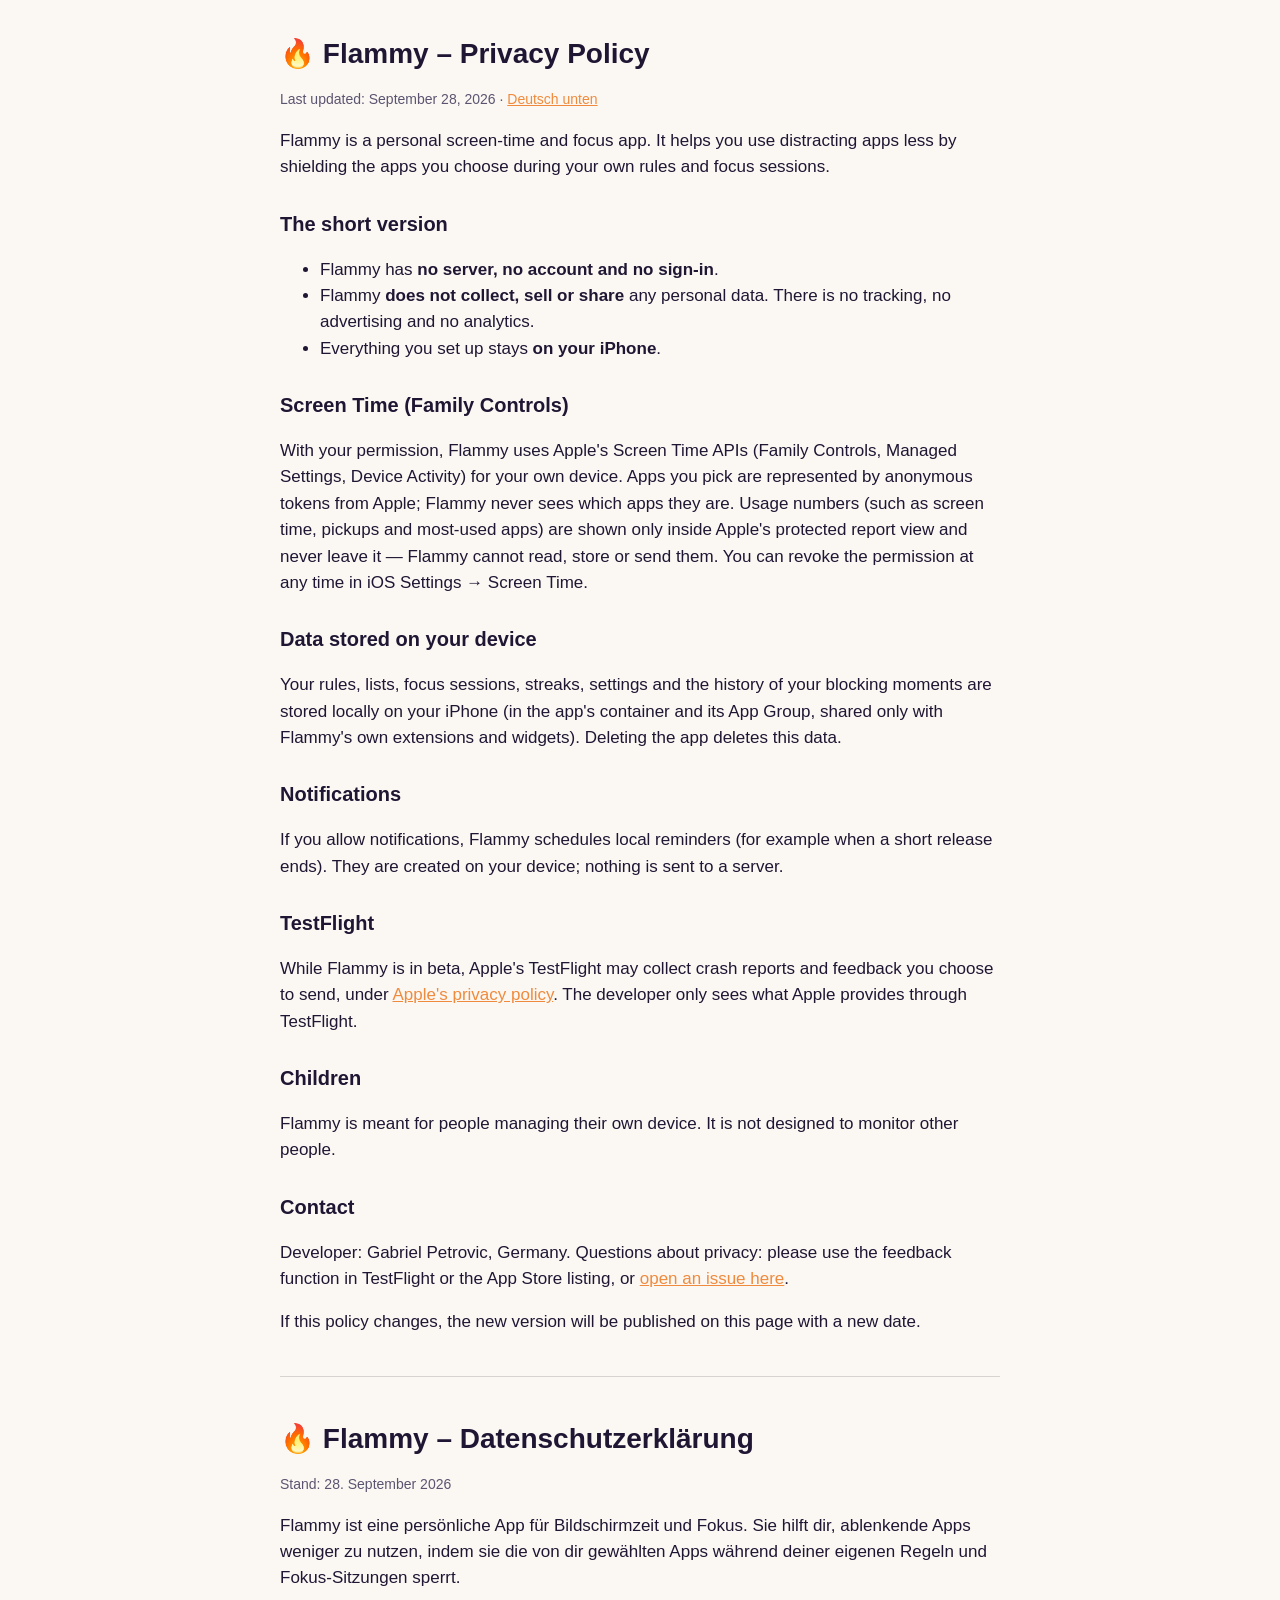
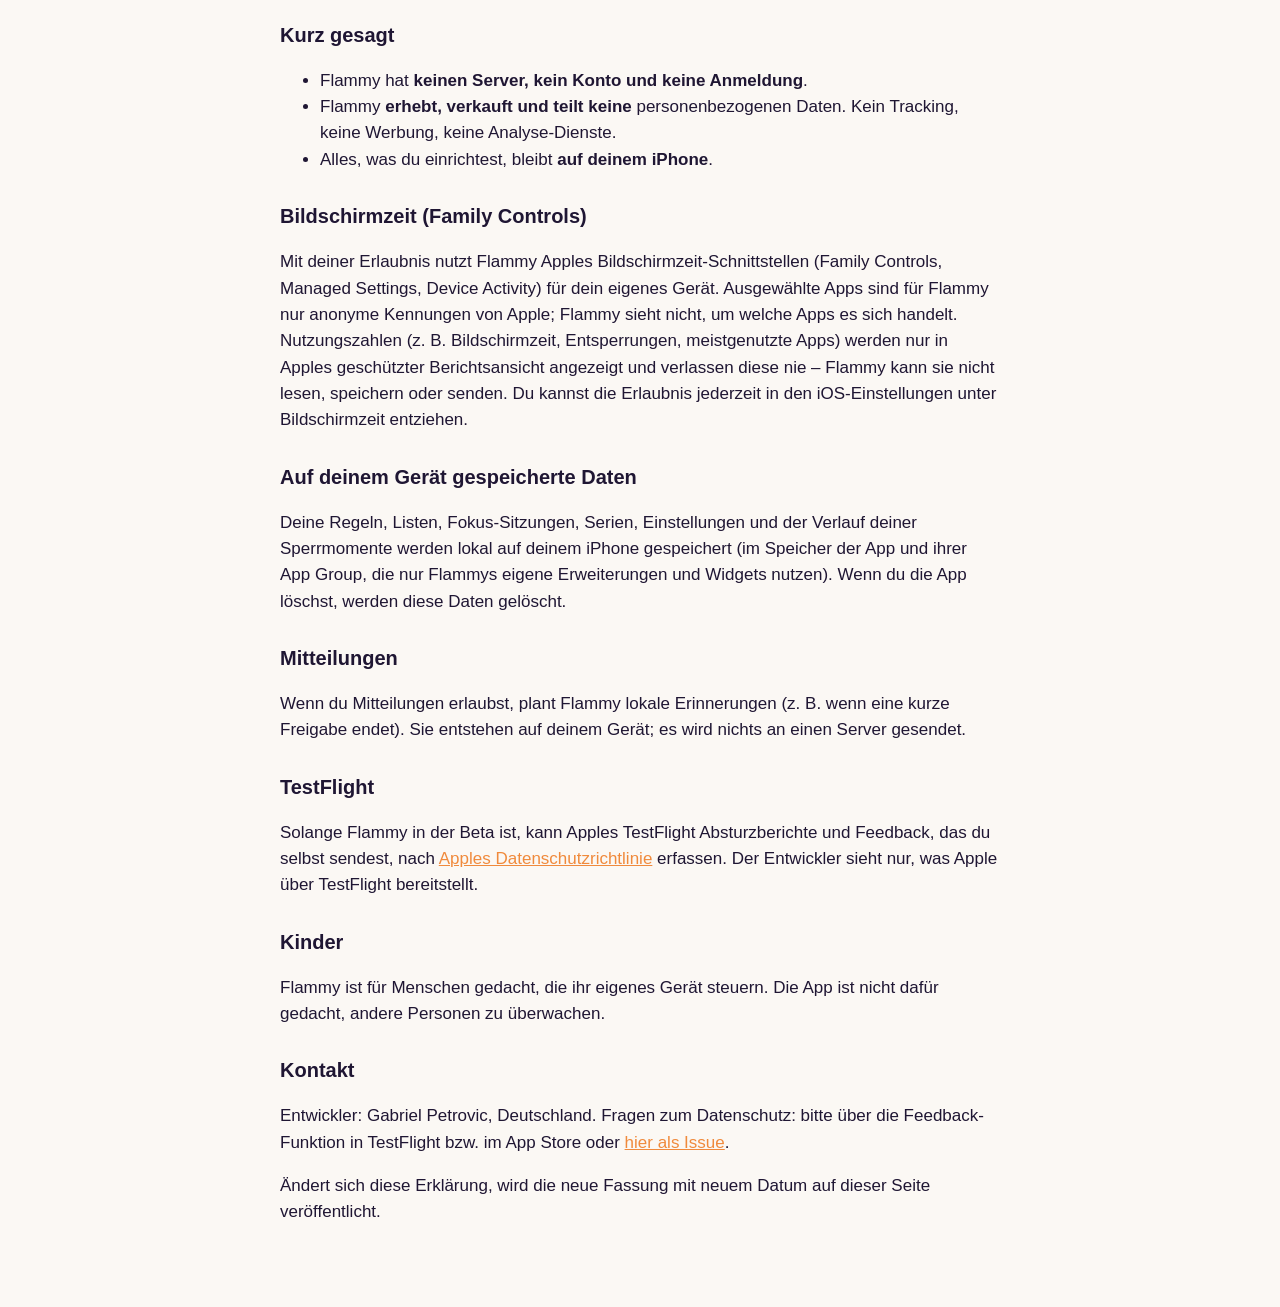
==== index.html @ 5134806c "Flammy privacy policy (EN/DE)" ====
<!doctype html>
<html lang="en">
<head>
<meta charset="utf-8">
<meta name="viewport" content="width=device-width, initial-scale=1">
<title>Flammy – Privacy Policy</title>
<style>
  :root { color-scheme: light dark; --ink: #1f1633; --soft: #5b5470; --bg: #fbf8f4; --accent: #f08a3c; }
  @media (prefers-color-scheme: dark) { :root { --ink: #f3eefb; --soft: #b9b2c9; --bg: #17121f; } }
  body { margin: 0; background: var(--bg); color: var(--ink); font: 17px/1.55 -apple-system, BlinkMacSystemFont, "Segoe UI", sans-serif; }
  main { max-width: 720px; margin: 0 auto; padding: 32px 16px 64px; }
  h1 { font-size: 28px; margin: 0 0 4px; } h2 { font-size: 20px; margin-top: 28px; }
  .meta { color: var(--soft); font-size: 14px; } hr { border: 0; border-top: 1px solid rgba(127,127,127,.3); margin: 40px 0; }
  a { color: var(--accent); }
</style>
</head>
<body>
<main>
<h1>🔥 Flammy – Privacy Policy</h1>
<p class="meta">Last updated: September 28, 2026 · <a href="#de">Deutsch unten</a></p>

<p>Flammy is a personal screen-time and focus app. It helps you use distracting apps less by shielding the apps you choose during your own rules and focus sessions.</p>

<h2>The short version</h2>
<ul>
  <li>Flammy has <strong>no server, no account and no sign-in</strong>.</li>
  <li>Flammy <strong>does not collect, sell or share</strong> any personal data. There is no tracking, no advertising and no analytics.</li>
  <li>Everything you set up stays <strong>on your iPhone</strong>.</li>
</ul>

<h2>Screen Time (Family Controls)</h2>
<p>With your permission, Flammy uses Apple's Screen Time APIs (Family Controls, Managed Settings, Device Activity) for your own device. Apps you pick are represented by anonymous tokens from Apple; Flammy never sees which apps they are. Usage numbers (such as screen time, pickups and most-used apps) are shown only inside Apple's protected report view and never leave it — Flammy cannot read, store or send them. You can revoke the permission at any time in iOS Settings → Screen Time.</p>

<h2>Data stored on your device</h2>
<p>Your rules, lists, focus sessions, streaks, settings and the history of your blocking moments are stored locally on your iPhone (in the app's container and its App Group, shared only with Flammy's own extensions and widgets). Deleting the app deletes this data.</p>

<h2>Notifications</h2>
<p>If you allow notifications, Flammy schedules local reminders (for example when a short release ends). They are created on your device; nothing is sent to a server.</p>

<h2>TestFlight</h2>
<p>While Flammy is in beta, Apple's TestFlight may collect crash reports and feedback you choose to send, under <a href="https://www.apple.com/legal/privacy/">Apple's privacy policy</a>. The developer only sees what Apple provides through TestFlight.</p>

<h2>Children</h2>
<p>Flammy is meant for people managing their own device. It is not designed to monitor other people.</p>

<h2>Contact</h2>
<p>Developer: Gabriel Petrovic, Germany. Questions about privacy: please use the feedback function in TestFlight or the App Store listing, or <a href="https://github.com/gabba6/flammy-privacy/issues">open an issue here</a>.</p>

<p>If this policy changes, the new version will be published on this page with a new date.</p>

<hr>

<h1 id="de">🔥 Flammy – Datenschutzerklärung</h1>
<p class="meta">Stand: 28. September 2026</p>

<p>Flammy ist eine persönliche App für Bildschirmzeit und Fokus. Sie hilft dir, ablenkende Apps weniger zu nutzen, indem sie die von dir gewählten Apps während deiner eigenen Regeln und Fokus-Sitzungen sperrt.</p>

<h2>Kurz gesagt</h2>
<ul>
  <li>Flammy hat <strong>keinen Server, kein Konto und keine Anmeldung</strong>.</li>
  <li>Flammy <strong>erhebt, verkauft und teilt keine</strong> personenbezogenen Daten. Kein Tracking, keine Werbung, keine Analyse-Dienste.</li>
  <li>Alles, was du einrichtest, bleibt <strong>auf deinem iPhone</strong>.</li>
</ul>

<h2>Bildschirmzeit (Family Controls)</h2>
<p>Mit deiner Erlaubnis nutzt Flammy Apples Bildschirmzeit-Schnittstellen (Family Controls, Managed Settings, Device Activity) für dein eigenes Gerät. Ausgewählte Apps sind für Flammy nur anonyme Kennungen von Apple; Flammy sieht nicht, um welche Apps es sich handelt. Nutzungszahlen (z. B. Bildschirmzeit, Entsperrungen, meistgenutzte Apps) werden nur in Apples geschützter Berichtsansicht angezeigt und verlassen diese nie – Flammy kann sie nicht lesen, speichern oder senden. Du kannst die Erlaubnis jederzeit in den iOS-Einstellungen unter Bildschirmzeit entziehen.</p>

<h2>Auf deinem Gerät gespeicherte Daten</h2>
<p>Deine Regeln, Listen, Fokus-Sitzungen, Serien, Einstellungen und der Verlauf deiner Sperrmomente werden lokal auf deinem iPhone gespeichert (im Speicher der App und ihrer App Group, die nur Flammys eigene Erweiterungen und Widgets nutzen). Wenn du die App löschst, werden diese Daten gelöscht.</p>

<h2>Mitteilungen</h2>
<p>Wenn du Mitteilungen erlaubst, plant Flammy lokale Erinnerungen (z. B. wenn eine kurze Freigabe endet). Sie entstehen auf deinem Gerät; es wird nichts an einen Server gesendet.</p>

<h2>TestFlight</h2>
<p>Solange Flammy in der Beta ist, kann Apples TestFlight Absturzberichte und Feedback, das du selbst sendest, nach <a href="https://www.apple.com/de/legal/privacy/">Apples Datenschutzrichtlinie</a> erfassen. Der Entwickler sieht nur, was Apple über TestFlight bereitstellt.</p>

<h2>Kinder</h2>
<p>Flammy ist für Menschen gedacht, die ihr eigenes Gerät steuern. Die App ist nicht dafür gedacht, andere Personen zu überwachen.</p>

<h2>Kontakt</h2>
<p>Entwickler: Gabriel Petrovic, Deutschland. Fragen zum Datenschutz: bitte über die Feedback-Funktion in TestFlight bzw. im App Store oder <a href="https://github.com/gabba6/flammy-privacy/issues">hier als Issue</a>.</p>

<p>Ändert sich diese Erklärung, wird die neue Fassung mit neuem Datum auf dieser Seite veröffentlicht.</p>
</main>
</body>
</html>
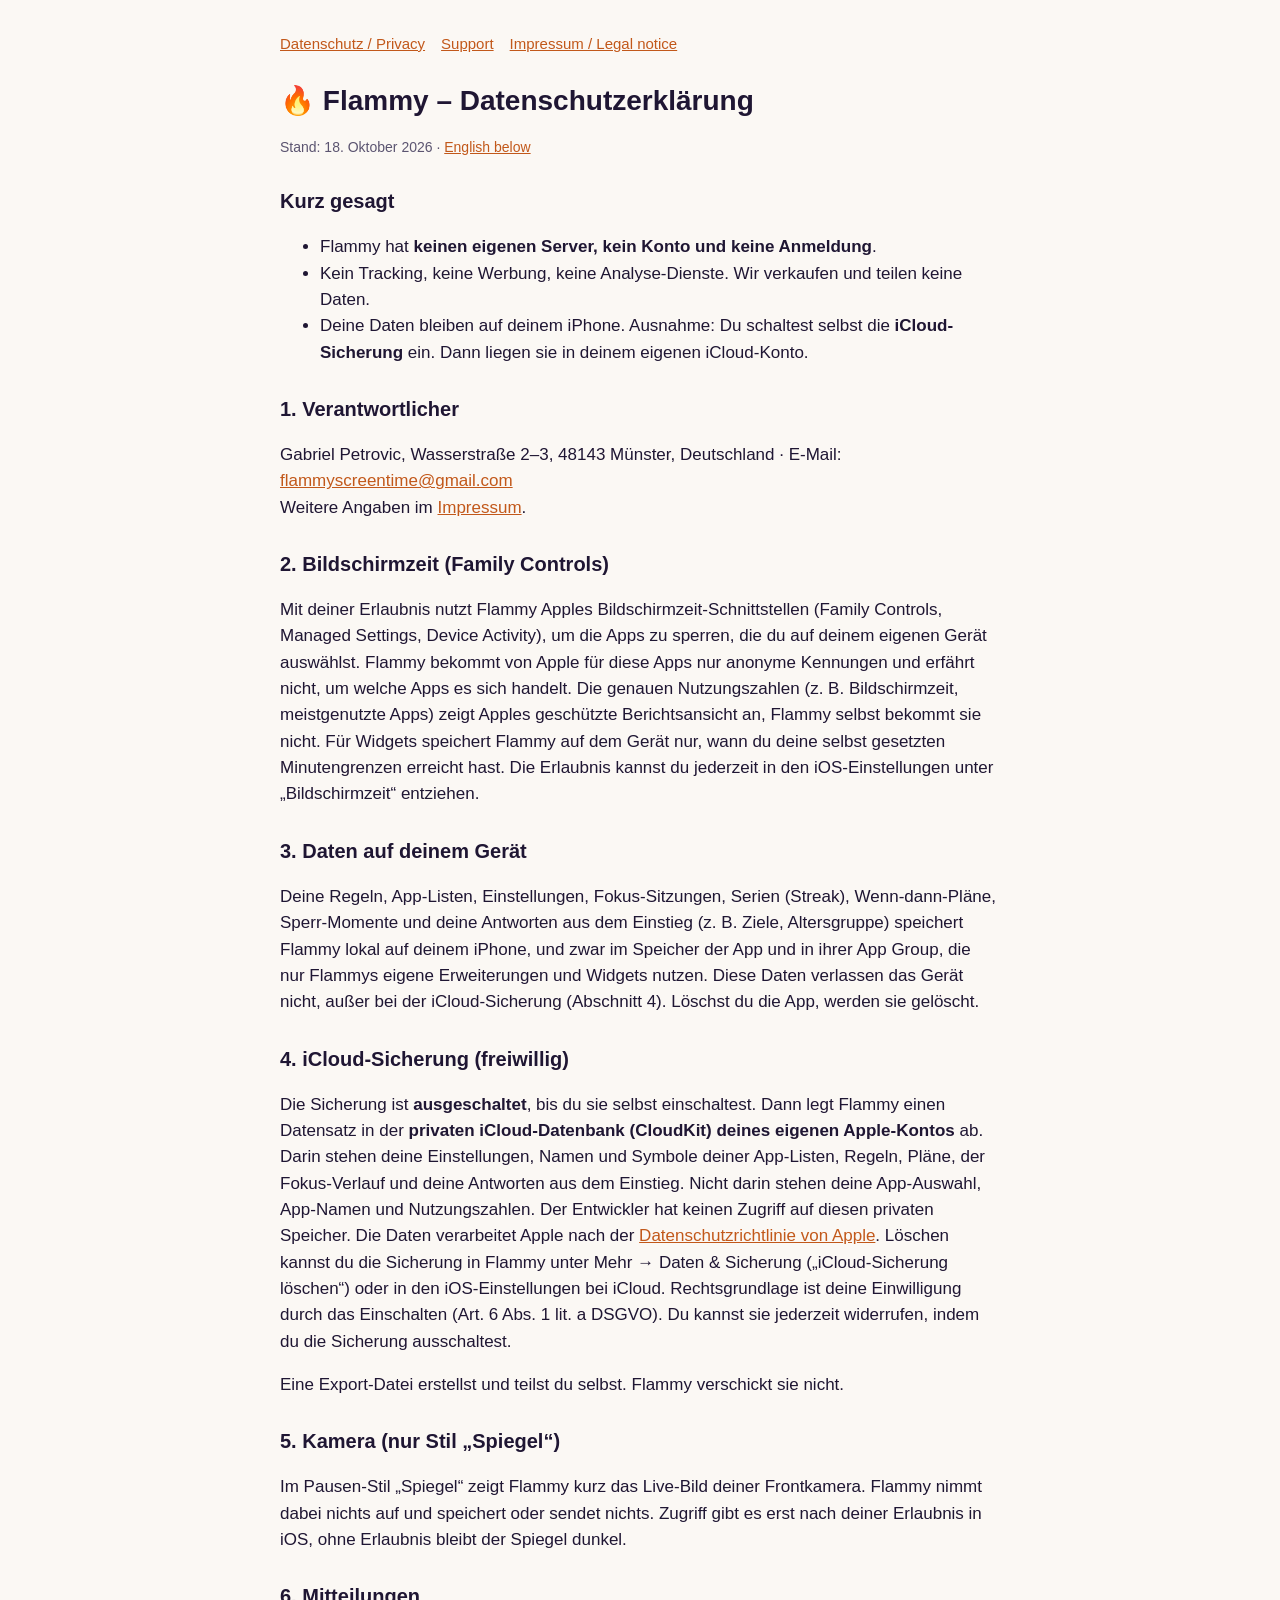
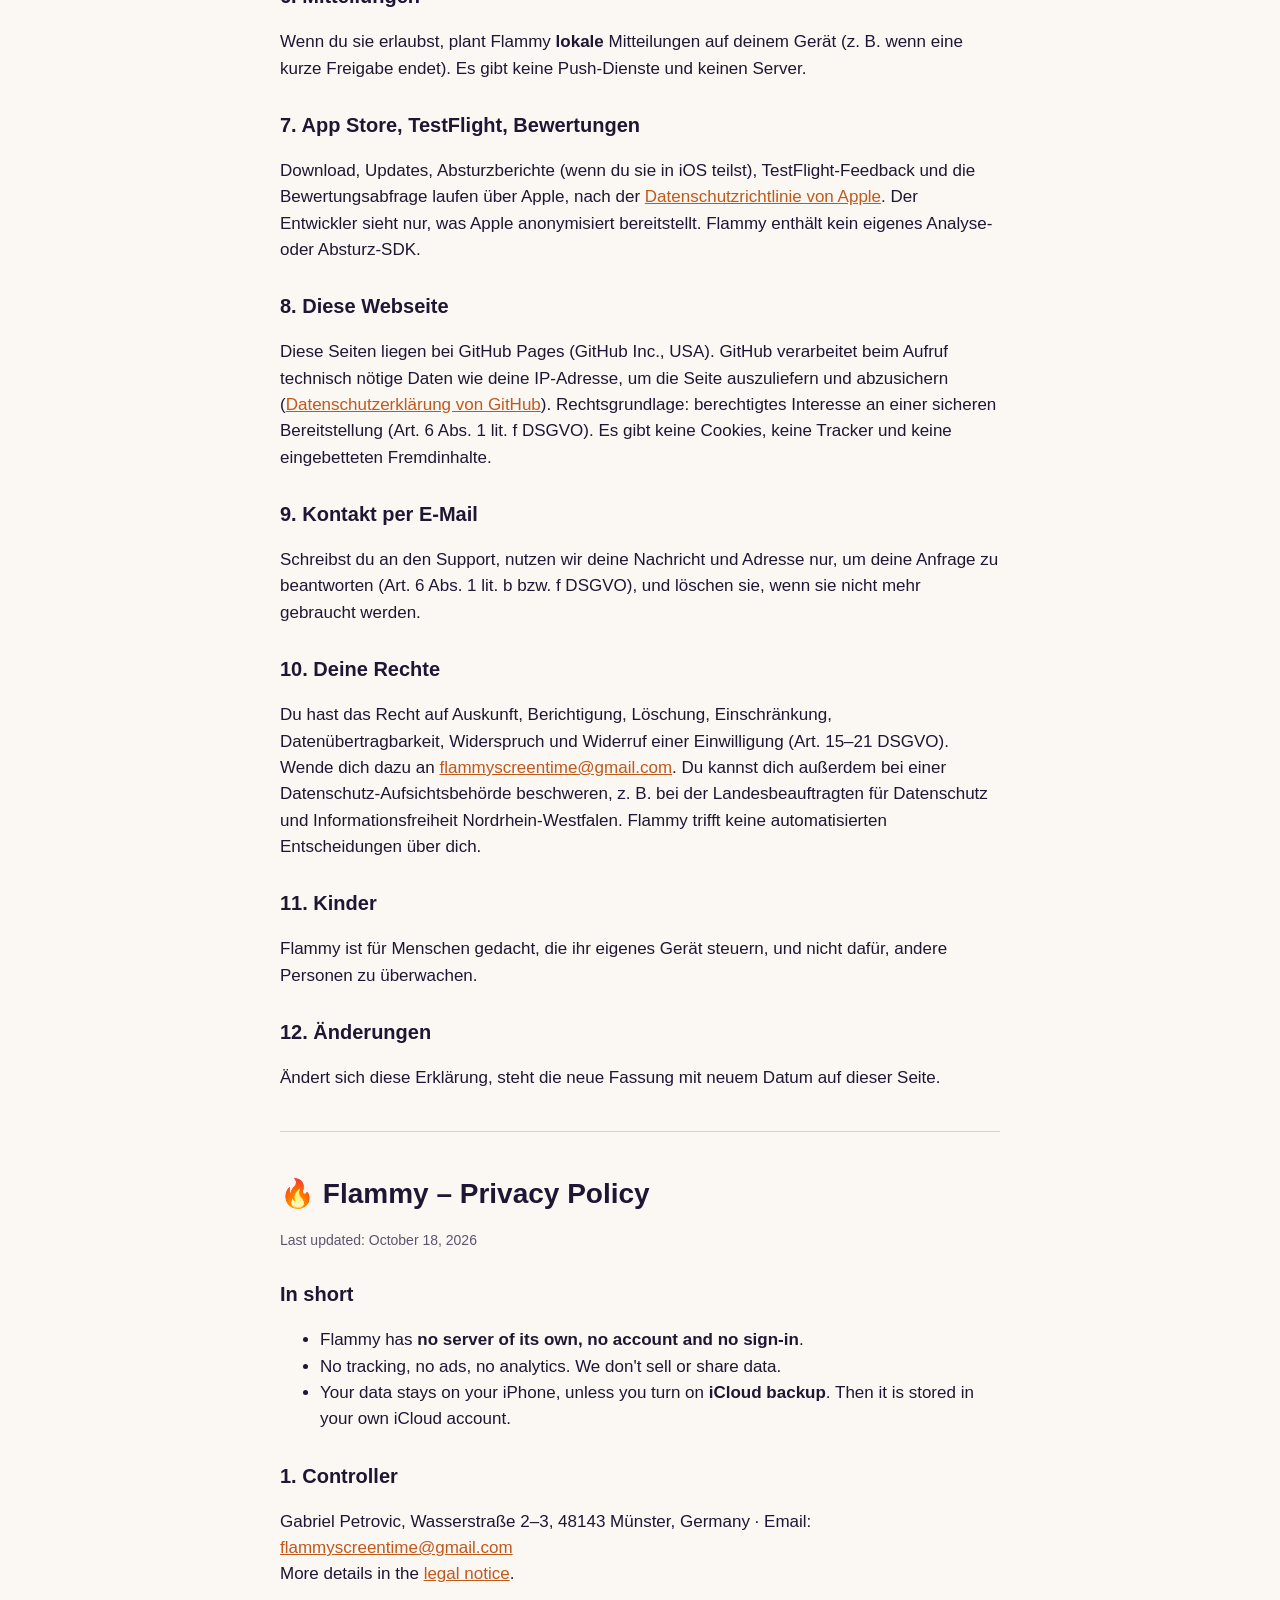
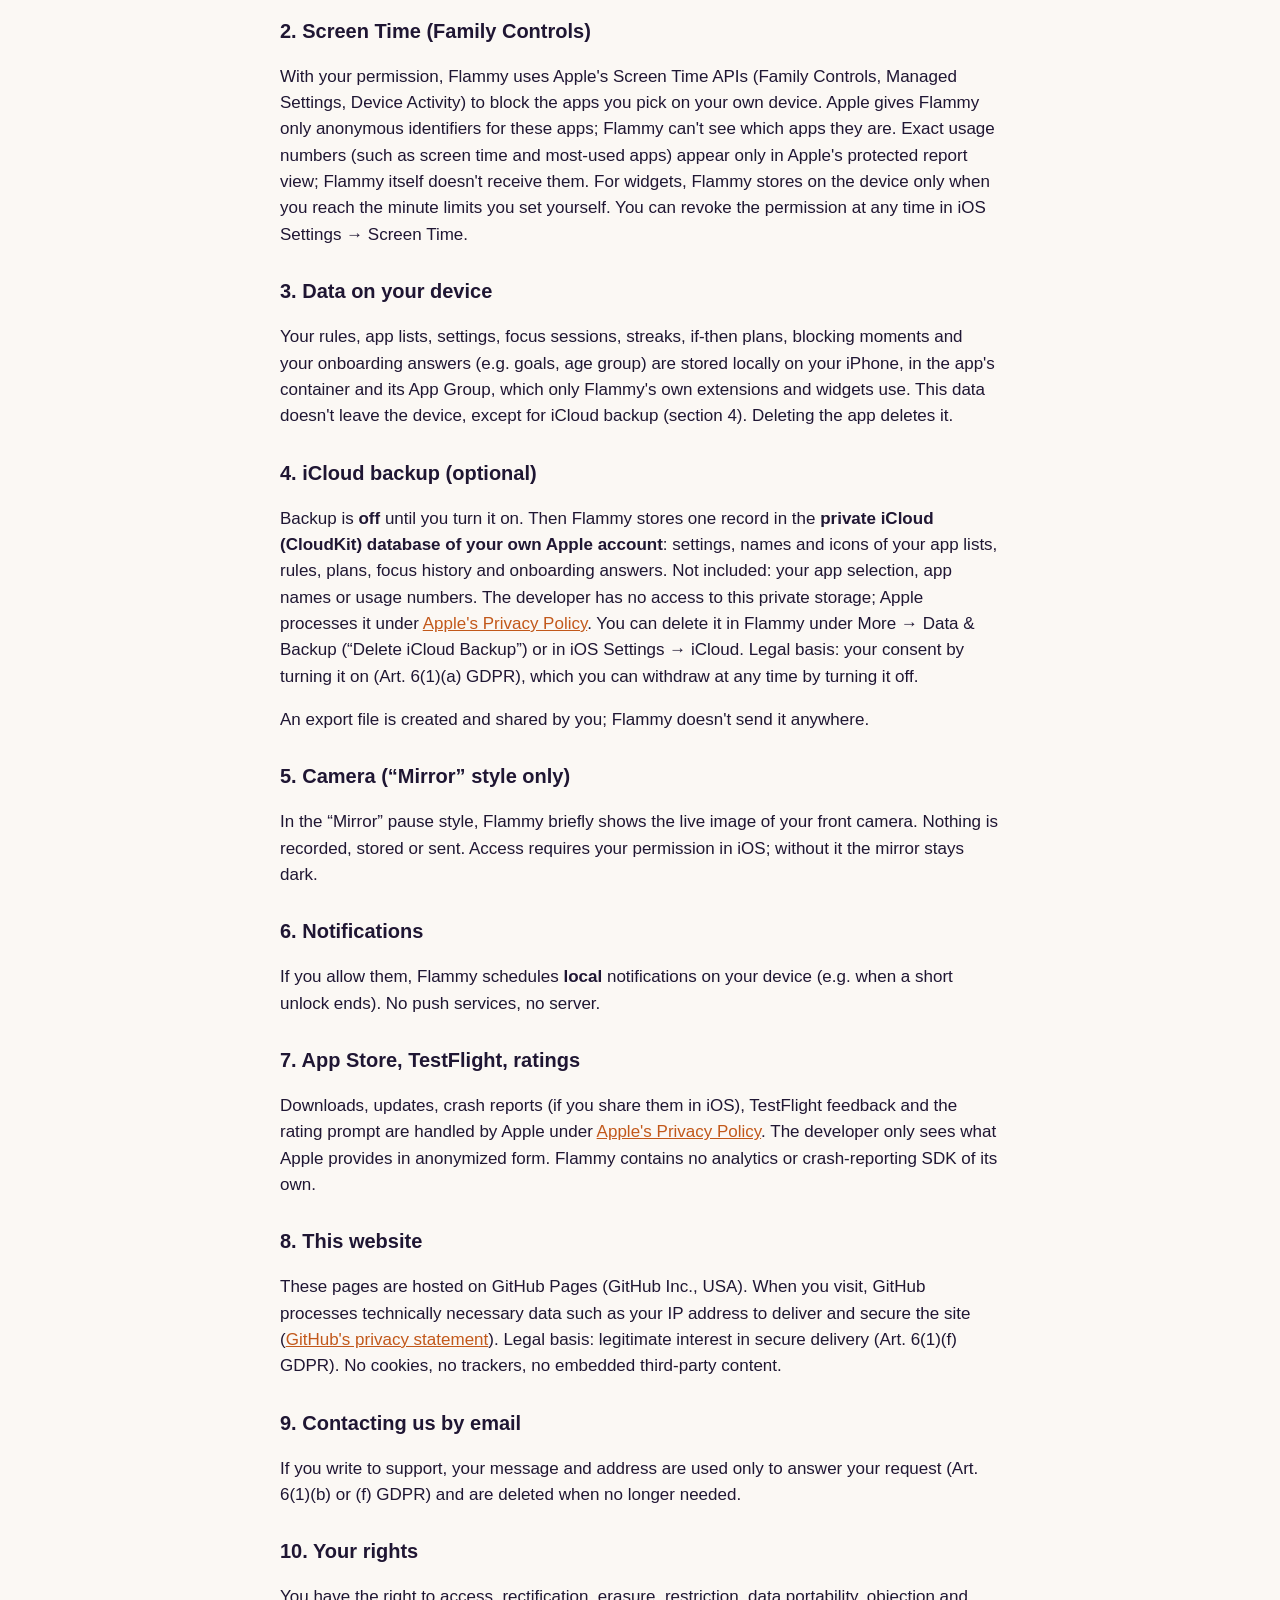
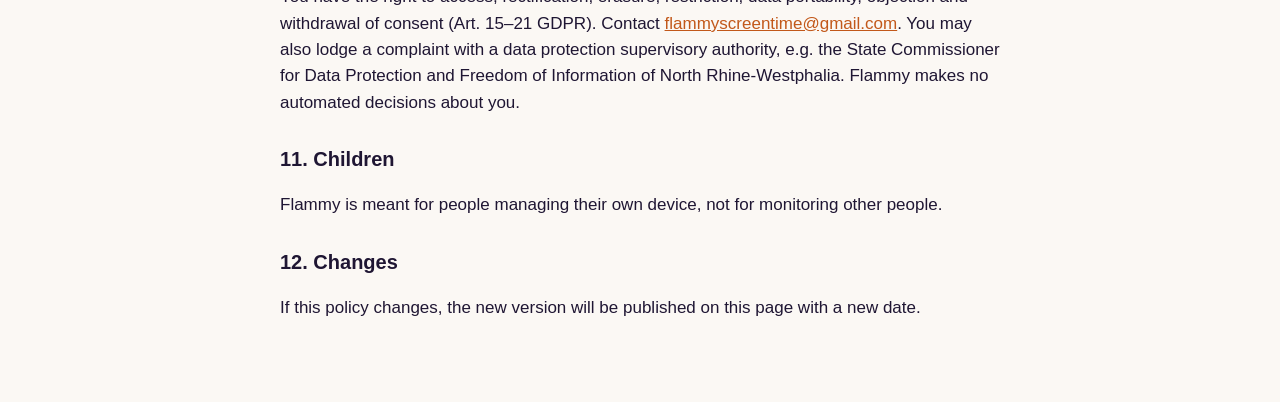
==== commit 69f3fb71: "Datenschutz aktualisiert, Support und Impressum ergänzt" ====
--- a/index.html
+++ b/index.html
@@ -1,86 +1,110 @@
 <!doctype html>
-<html lang="en">
+<html lang="de">
 <head>
 <meta charset="utf-8">
 <meta name="viewport" content="width=device-width, initial-scale=1">
-<title>Flammy – Privacy Policy</title>
-<style>
-  :root { color-scheme: light dark; --ink: #1f1633; --soft: #5b5470; --bg: #fbf8f4; --accent: #f08a3c; }
-  @media (prefers-color-scheme: dark) { :root { --ink: #f3eefb; --soft: #b9b2c9; --bg: #17121f; } }
-  body { margin: 0; background: var(--bg); color: var(--ink); font: 17px/1.55 -apple-system, BlinkMacSystemFont, "Segoe UI", sans-serif; }
-  main { max-width: 720px; margin: 0 auto; padding: 32px 16px 64px; }
-  h1 { font-size: 28px; margin: 0 0 4px; } h2 { font-size: 20px; margin-top: 28px; }
-  .meta { color: var(--soft); font-size: 14px; } hr { border: 0; border-top: 1px solid rgba(127,127,127,.3); margin: 40px 0; }
-  a { color: var(--accent); }
-</style>
+<title>Flammy – Datenschutz / Privacy</title>
+<link rel="stylesheet" href="style.css">
 </head>
 <body>
 <main>
-<h1>🔥 Flammy – Privacy Policy</h1>
-<p class="meta">Last updated: September 28, 2026 · <a href="#de">Deutsch unten</a></p>
+<nav><a href="index.html">Datenschutz / Privacy</a><a href="support.html">Support</a><a href="impressum.html">Impressum / Legal notice</a></nav>
 
-<p>Flammy is a personal screen-time and focus app. It helps you use distracting apps less by shielding the apps you choose during your own rules and focus sessions.</p>
+<h1>🔥 Flammy – Datenschutzerklärung</h1>
+<p class="meta">Stand: 18. Oktober 2026 · <a href="#en">English below</a></p>
 
-<h2>The short version</h2>
+<h2>Kurz gesagt</h2>
 <ul>
-  <li>Flammy has <strong>no server, no account and no sign-in</strong>.</li>
-  <li>Flammy <strong>does not collect, sell or share</strong> any personal data. There is no tracking, no advertising and no analytics.</li>
-  <li>Everything you set up stays <strong>on your iPhone</strong>.</li>
+  <li>Flammy hat <strong>keinen eigenen Server, kein Konto und keine Anmeldung</strong>.</li>
+  <li>Kein Tracking, keine Werbung, keine Analyse-Dienste. Wir verkaufen und teilen keine Daten.</li>
+  <li>Deine Daten bleiben auf deinem iPhone. Ausnahme: Du schaltest selbst die <strong>iCloud-Sicherung</strong> ein. Dann liegen sie in deinem eigenen iCloud-Konto.</li>
 </ul>
 
-<h2>Screen Time (Family Controls)</h2>
-<p>With your permission, Flammy uses Apple's Screen Time APIs (Family Controls, Managed Settings, Device Activity) for your own device. Apps you pick are represented by anonymous tokens from Apple; Flammy never sees which apps they are. Usage numbers (such as screen time, pickups and most-used apps) are shown only inside Apple's protected report view and never leave it — Flammy cannot read, store or send them. You can revoke the permission at any time in iOS Settings → Screen Time.</p>
+<h2>1. Verantwortlicher</h2>
+<p>Gabriel Petrovic, Wasserstraße 2–3, 48143 Münster, Deutschland · E-Mail: <a href="mailto:flammyscreentime@gmail.com">flammyscreentime@gmail.com</a><br>Weitere Angaben im <a href="impressum.html">Impressum</a>.</p>
 
-<h2>Data stored on your device</h2>
-<p>Your rules, lists, focus sessions, streaks, settings and the history of your blocking moments are stored locally on your iPhone (in the app's container and its App Group, shared only with Flammy's own extensions and widgets). Deleting the app deletes this data.</p>
+<h2>2. Bildschirmzeit (Family Controls)</h2>
+<p>Mit deiner Erlaubnis nutzt Flammy Apples Bildschirmzeit-Schnittstellen (Family Controls, Managed Settings, Device Activity), um die Apps zu sperren, die du auf deinem eigenen Gerät auswählst. Flammy bekommt von Apple für diese Apps nur anonyme Kennungen und erfährt nicht, um welche Apps es sich handelt. Die genauen Nutzungszahlen (z. B. Bildschirmzeit, meistgenutzte Apps) zeigt Apples geschützte Berichtsansicht an, Flammy selbst bekommt sie nicht. Für Widgets speichert Flammy auf dem Gerät nur, wann du deine selbst gesetzten Minutengrenzen erreicht hast. Die Erlaubnis kannst du jederzeit in den iOS-Einstellungen unter „Bildschirmzeit“ entziehen.</p>
 
-<h2>Notifications</h2>
-<p>If you allow notifications, Flammy schedules local reminders (for example when a short release ends). They are created on your device; nothing is sent to a server.</p>
+<h2>3. Daten auf deinem Gerät</h2>
+<p>Deine Regeln, App-Listen, Einstellungen, Fokus-Sitzungen, Serien (Streak), Wenn-dann-Pläne, Sperr-Momente und deine Antworten aus dem Einstieg (z. B. Ziele, Altersgruppe) speichert Flammy lokal auf deinem iPhone, und zwar im Speicher der App und in ihrer App Group, die nur Flammys eigene Erweiterungen und Widgets nutzen. Diese Daten verlassen das Gerät nicht, außer bei der iCloud-Sicherung (Abschnitt 4). Löschst du die App, werden sie gelöscht.</p>
 
-<h2>TestFlight</h2>
-<p>While Flammy is in beta, Apple's TestFlight may collect crash reports and feedback you choose to send, under <a href="https://www.apple.com/legal/privacy/">Apple's privacy policy</a>. The developer only sees what Apple provides through TestFlight.</p>
+<h2>4. iCloud-Sicherung (freiwillig)</h2>
+<p>Die Sicherung ist <strong>ausgeschaltet</strong>, bis du sie selbst einschaltest. Dann legt Flammy einen Datensatz in der <strong>privaten iCloud-Datenbank (CloudKit) deines eigenen Apple-Kontos</strong> ab. Darin stehen deine Einstellungen, Namen und Symbole deiner App-Listen, Regeln, Pläne, der Fokus-Verlauf und deine Antworten aus dem Einstieg. Nicht darin stehen deine App-Auswahl, App-Namen und Nutzungszahlen. Der Entwickler hat keinen Zugriff auf diesen privaten Speicher. Die Daten verarbeitet Apple nach der <a href="https://www.apple.com/de/legal/privacy/">Datenschutzrichtlinie von Apple</a>. Löschen kannst du die Sicherung in Flammy unter Mehr → Daten &amp; Sicherung („iCloud-Sicherung löschen“) oder in den iOS-Einstellungen bei iCloud. Rechtsgrundlage ist deine Einwilligung durch das Einschalten (Art. 6 Abs. 1 lit. a DSGVO). Du kannst sie jederzeit widerrufen, indem du die Sicherung ausschaltest.</p>
+<p>Eine Export-Datei erstellst und teilst du selbst. Flammy verschickt sie nicht.</p>
 
-<h2>Children</h2>
-<p>Flammy is meant for people managing their own device. It is not designed to monitor other people.</p>
+<h2>5. Kamera (nur Stil „Spiegel“)</h2>
+<p>Im Pausen-Stil „Spiegel“ zeigt Flammy kurz das Live-Bild deiner Frontkamera. Flammy nimmt dabei nichts auf und speichert oder sendet nichts. Zugriff gibt es erst nach deiner Erlaubnis in iOS, ohne Erlaubnis bleibt der Spiegel dunkel.</p>
 
-<h2>Contact</h2>
-<p>Developer: Gabriel Petrovic, Germany. Questions about privacy: please use the feedback function in TestFlight or the App Store listing, or <a href="https://github.com/gabba6/flammy-privacy/issues">open an issue here</a>.</p>
+<h2>6. Mitteilungen</h2>
+<p>Wenn du sie erlaubst, plant Flammy <strong>lokale</strong> Mitteilungen auf deinem Gerät (z. B. wenn eine kurze Freigabe endet). Es gibt keine Push-Dienste und keinen Server.</p>
 
-<p>If this policy changes, the new version will be published on this page with a new date.</p>
+<h2>7. App Store, TestFlight, Bewertungen</h2>
+<p>Download, Updates, Absturzberichte (wenn du sie in iOS teilst), TestFlight-Feedback und die Bewertungsabfrage laufen über Apple, nach der <a href="https://www.apple.com/de/legal/privacy/">Datenschutzrichtlinie von Apple</a>. Der Entwickler sieht nur, was Apple anonymisiert bereitstellt. Flammy enthält kein eigenes Analyse- oder Absturz-SDK.</p>
+
+<h2>8. Diese Webseite</h2>
+<p>Diese Seiten liegen bei GitHub Pages (GitHub Inc., USA). GitHub verarbeitet beim Aufruf technisch nötige Daten wie deine IP-Adresse, um die Seite auszuliefern und abzusichern (<a href="https://docs.github.com/de/site-policy/privacy-policies/github-general-privacy-statement">Datenschutzerklärung von GitHub</a>). Rechtsgrundlage: berechtigtes Interesse an einer sicheren Bereitstellung (Art. 6 Abs. 1 lit. f DSGVO). Es gibt keine Cookies, keine Tracker und keine eingebetteten Fremdinhalte.</p>
+
+<h2>9. Kontakt per E-Mail</h2>
+<p>Schreibst du an den Support, nutzen wir deine Nachricht und Adresse nur, um deine Anfrage zu beantworten (Art. 6 Abs. 1 lit. b bzw. f DSGVO), und löschen sie, wenn sie nicht mehr gebraucht werden.</p>
+
+<h2>10. Deine Rechte</h2>
+<p>Du hast das Recht auf Auskunft, Berichtigung, Löschung, Einschränkung, Datenübertragbarkeit, Widerspruch und Widerruf einer Einwilligung (Art. 15–21 DSGVO). Wende dich dazu an <a href="mailto:flammyscreentime@gmail.com">flammyscreentime@gmail.com</a>. Du kannst dich außerdem bei einer Datenschutz-Aufsichtsbehörde beschweren, z. B. bei der Landesbeauftragten für Datenschutz und Informationsfreiheit Nordrhein-Westfalen. Flammy trifft keine automatisierten Entscheidungen über dich.</p>
+
+<h2>11. Kinder</h2>
+<p>Flammy ist für Menschen gedacht, die ihr eigenes Gerät steuern, und nicht dafür, andere Personen zu überwachen.</p>
+
+<h2>12. Änderungen</h2>
+<p>Ändert sich diese Erklärung, steht die neue Fassung mit neuem Datum auf dieser Seite.</p>
 
 <hr>
 
-<h1 id="de">🔥 Flammy – Datenschutzerklärung</h1>
-<p class="meta">Stand: 28. September 2026</p>
+<h1 id="en">🔥 Flammy – Privacy Policy</h1>
+<p class="meta">Last updated: October 18, 2026</p>
 
-<p>Flammy ist eine persönliche App für Bildschirmzeit und Fokus. Sie hilft dir, ablenkende Apps weniger zu nutzen, indem sie die von dir gewählten Apps während deiner eigenen Regeln und Fokus-Sitzungen sperrt.</p>
-
-<h2>Kurz gesagt</h2>
+<h2>In short</h2>
 <ul>
-  <li>Flammy hat <strong>keinen Server, kein Konto und keine Anmeldung</strong>.</li>
-  <li>Flammy <strong>erhebt, verkauft und teilt keine</strong> personenbezogenen Daten. Kein Tracking, keine Werbung, keine Analyse-Dienste.</li>
-  <li>Alles, was du einrichtest, bleibt <strong>auf deinem iPhone</strong>.</li>
+  <li>Flammy has <strong>no server of its own, no account and no sign-in</strong>.</li>
+  <li>No tracking, no ads, no analytics. We don't sell or share data.</li>
+  <li>Your data stays on your iPhone, unless you turn on <strong>iCloud backup</strong>. Then it is stored in your own iCloud account.</li>
 </ul>
 
-<h2>Bildschirmzeit (Family Controls)</h2>
-<p>Mit deiner Erlaubnis nutzt Flammy Apples Bildschirmzeit-Schnittstellen (Family Controls, Managed Settings, Device Activity) für dein eigenes Gerät. Ausgewählte Apps sind für Flammy nur anonyme Kennungen von Apple; Flammy sieht nicht, um welche Apps es sich handelt. Nutzungszahlen (z. B. Bildschirmzeit, Entsperrungen, meistgenutzte Apps) werden nur in Apples geschützter Berichtsansicht angezeigt und verlassen diese nie – Flammy kann sie nicht lesen, speichern oder senden. Du kannst die Erlaubnis jederzeit in den iOS-Einstellungen unter Bildschirmzeit entziehen.</p>
+<h2>1. Controller</h2>
+<p>Gabriel Petrovic, Wasserstraße 2–3, 48143 Münster, Germany · Email: <a href="mailto:flammyscreentime@gmail.com">flammyscreentime@gmail.com</a><br>More details in the <a href="impressum.html">legal notice</a>.</p>
 
-<h2>Auf deinem Gerät gespeicherte Daten</h2>
-<p>Deine Regeln, Listen, Fokus-Sitzungen, Serien, Einstellungen und der Verlauf deiner Sperrmomente werden lokal auf deinem iPhone gespeichert (im Speicher der App und ihrer App Group, die nur Flammys eigene Erweiterungen und Widgets nutzen). Wenn du die App löschst, werden diese Daten gelöscht.</p>
+<h2>2. Screen Time (Family Controls)</h2>
+<p>With your permission, Flammy uses Apple's Screen Time APIs (Family Controls, Managed Settings, Device Activity) to block the apps you pick on your own device. Apple gives Flammy only anonymous identifiers for these apps; Flammy can't see which apps they are. Exact usage numbers (such as screen time and most-used apps) appear only in Apple's protected report view; Flammy itself doesn't receive them. For widgets, Flammy stores on the device only when you reach the minute limits you set yourself. You can revoke the permission at any time in iOS Settings → Screen Time.</p>
 
-<h2>Mitteilungen</h2>
-<p>Wenn du Mitteilungen erlaubst, plant Flammy lokale Erinnerungen (z. B. wenn eine kurze Freigabe endet). Sie entstehen auf deinem Gerät; es wird nichts an einen Server gesendet.</p>
+<h2>3. Data on your device</h2>
+<p>Your rules, app lists, settings, focus sessions, streaks, if-then plans, blocking moments and your onboarding answers (e.g. goals, age group) are stored locally on your iPhone, in the app's container and its App Group, which only Flammy's own extensions and widgets use. This data doesn't leave the device, except for iCloud backup (section 4). Deleting the app deletes it.</p>
 
-<h2>TestFlight</h2>
-<p>Solange Flammy in der Beta ist, kann Apples TestFlight Absturzberichte und Feedback, das du selbst sendest, nach <a href="https://www.apple.com/de/legal/privacy/">Apples Datenschutzrichtlinie</a> erfassen. Der Entwickler sieht nur, was Apple über TestFlight bereitstellt.</p>
+<h2>4. iCloud backup (optional)</h2>
+<p>Backup is <strong>off</strong> until you turn it on. Then Flammy stores one record in the <strong>private iCloud (CloudKit) database of your own Apple account</strong>: settings, names and icons of your app lists, rules, plans, focus history and onboarding answers. Not included: your app selection, app names or usage numbers. The developer has no access to this private storage; Apple processes it under <a href="https://www.apple.com/legal/privacy/">Apple's Privacy Policy</a>. You can delete it in Flammy under More → Data &amp; Backup (“Delete iCloud Backup”) or in iOS Settings → iCloud. Legal basis: your consent by turning it on (Art. 6(1)(a) GDPR), which you can withdraw at any time by turning it off.</p>
+<p>An export file is created and shared by you; Flammy doesn't send it anywhere.</p>
 
-<h2>Kinder</h2>
-<p>Flammy ist für Menschen gedacht, die ihr eigenes Gerät steuern. Die App ist nicht dafür gedacht, andere Personen zu überwachen.</p>
+<h2>5. Camera (“Mirror” style only)</h2>
+<p>In the “Mirror” pause style, Flammy briefly shows the live image of your front camera. Nothing is recorded, stored or sent. Access requires your permission in iOS; without it the mirror stays dark.</p>
 
-<h2>Kontakt</h2>
-<p>Entwickler: Gabriel Petrovic, Deutschland. Fragen zum Datenschutz: bitte über die Feedback-Funktion in TestFlight bzw. im App Store oder <a href="https://github.com/gabba6/flammy-privacy/issues">hier als Issue</a>.</p>
+<h2>6. Notifications</h2>
+<p>If you allow them, Flammy schedules <strong>local</strong> notifications on your device (e.g. when a short unlock ends). No push services, no server.</p>
 
-<p>Ändert sich diese Erklärung, wird die neue Fassung mit neuem Datum auf dieser Seite veröffentlicht.</p>
+<h2>7. App Store, TestFlight, ratings</h2>
+<p>Downloads, updates, crash reports (if you share them in iOS), TestFlight feedback and the rating prompt are handled by Apple under <a href="https://www.apple.com/legal/privacy/">Apple's Privacy Policy</a>. The developer only sees what Apple provides in anonymized form. Flammy contains no analytics or crash-reporting SDK of its own.</p>
+
+<h2>8. This website</h2>
+<p>These pages are hosted on GitHub Pages (GitHub Inc., USA). When you visit, GitHub processes technically necessary data such as your IP address to deliver and secure the site (<a href="https://docs.github.com/en/site-policy/privacy-policies/github-general-privacy-statement">GitHub's privacy statement</a>). Legal basis: legitimate interest in secure delivery (Art. 6(1)(f) GDPR). No cookies, no trackers, no embedded third-party content.</p>
+
+<h2>9. Contacting us by email</h2>
+<p>If you write to support, your message and address are used only to answer your request (Art. 6(1)(b) or (f) GDPR) and are deleted when no longer needed.</p>
+
+<h2>10. Your rights</h2>
+<p>You have the right to access, rectification, erasure, restriction, data portability, objection and withdrawal of consent (Art. 15–21 GDPR). Contact <a href="mailto:flammyscreentime@gmail.com">flammyscreentime@gmail.com</a>. You may also lodge a complaint with a data protection supervisory authority, e.g. the State Commissioner for Data Protection and Freedom of Information of North Rhine-Westphalia. Flammy makes no automated decisions about you.</p>
+
+<h2>11. Children</h2>
+<p>Flammy is meant for people managing their own device, not for monitoring other people.</p>
+
+<h2>12. Changes</h2>
+<p>If this policy changes, the new version will be published on this page with a new date.</p>
 </main>
 </body>
 </html>
--- a/style.css
+++ b/style.css
@@ -0,0 +1,8 @@
+:root { color-scheme: light dark; --ink: #1f1633; --soft: #5b5470; --bg: #fbf8f4; --accent: #c2581a; }
+@media (prefers-color-scheme: dark) { :root { --ink: #f3eefb; --soft: #b9b2c9; --bg: #17121f; --accent: #f08a3c; } }
+body { margin: 0; background: var(--bg); color: var(--ink); font: 17px/1.55 -apple-system, BlinkMacSystemFont, "Segoe UI", sans-serif; }
+main { max-width: 720px; margin: 0 auto; padding: 32px 16px 64px; }
+nav { font-size: 15px; margin-bottom: 24px; } nav a { margin-right: 16px; }
+h1 { font-size: 28px; margin: 0 0 4px; } h2 { font-size: 20px; margin-top: 28px; } h3 { font-size: 17px; margin: 20px 0 4px; }
+.meta { color: var(--soft); font-size: 14px; } hr { border: 0; border-top: 1px solid rgba(127,127,127,.3); margin: 40px 0; }
+a { color: var(--accent); }
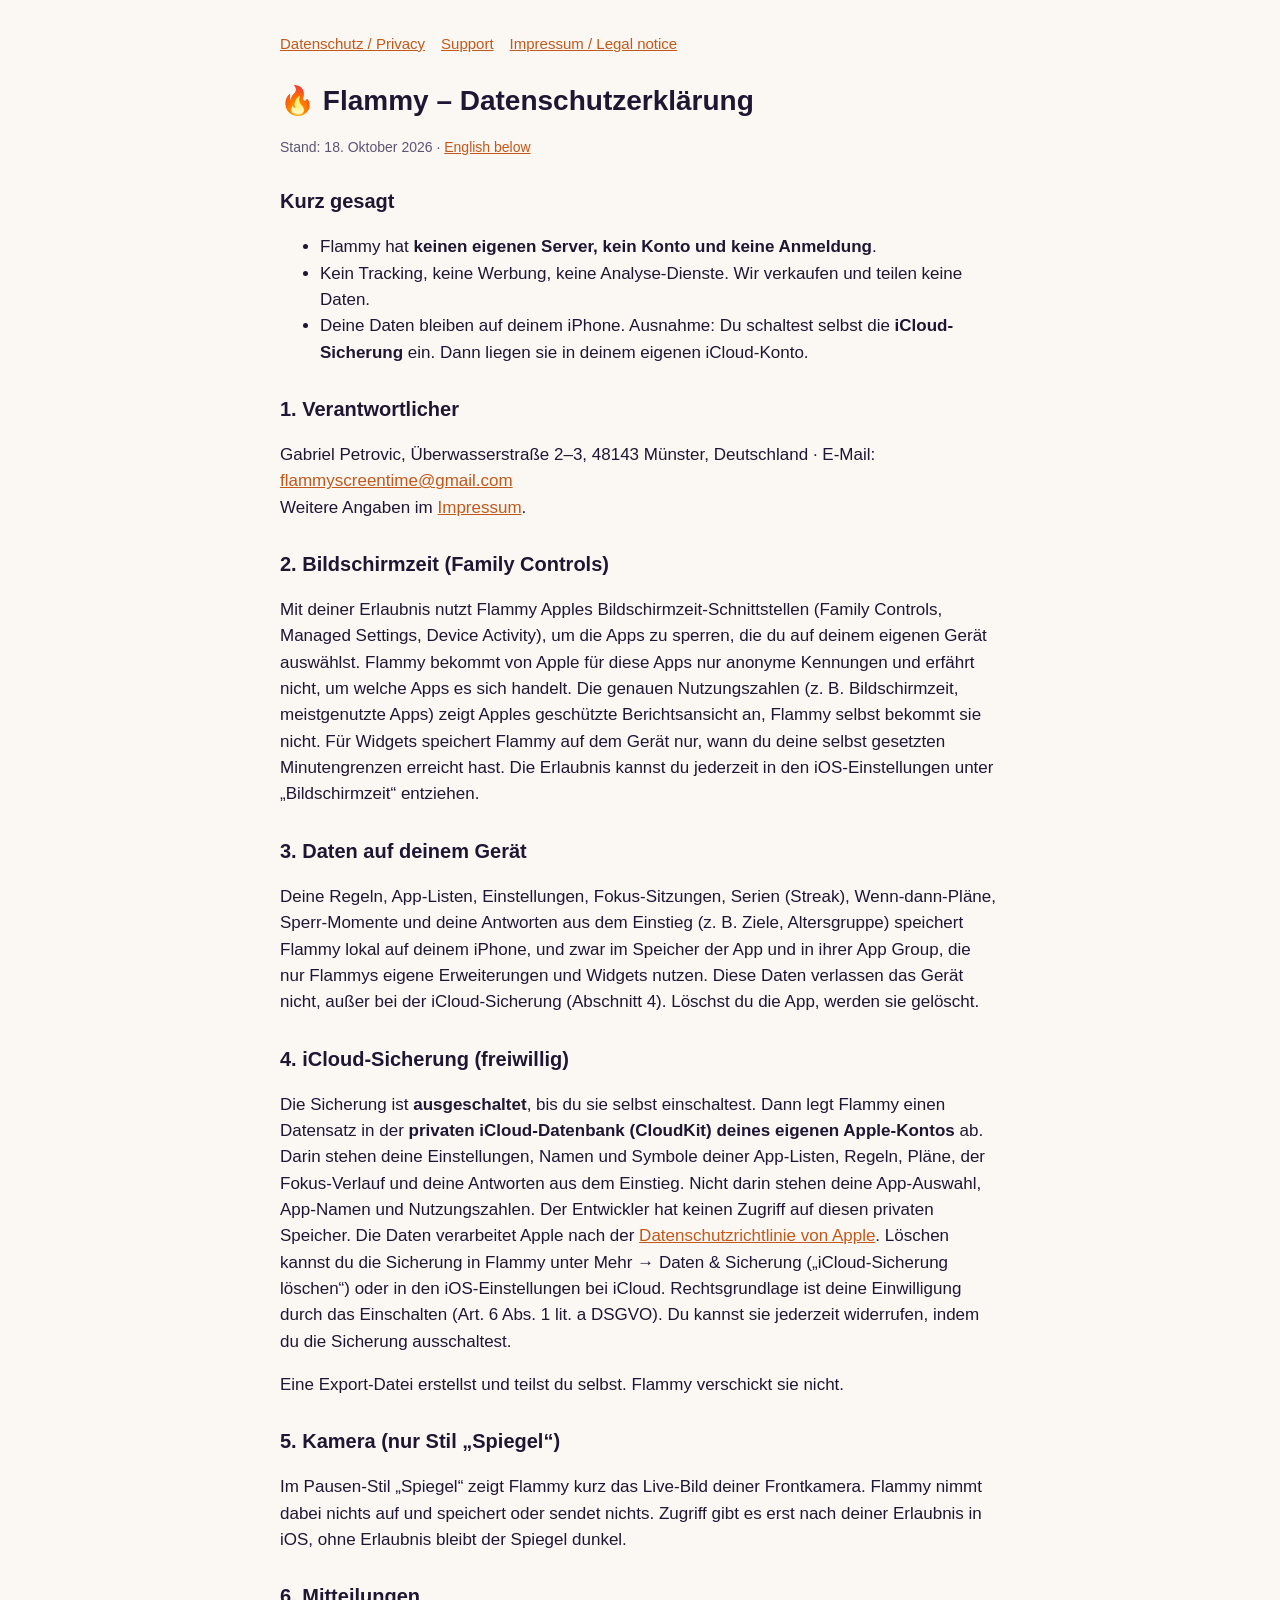
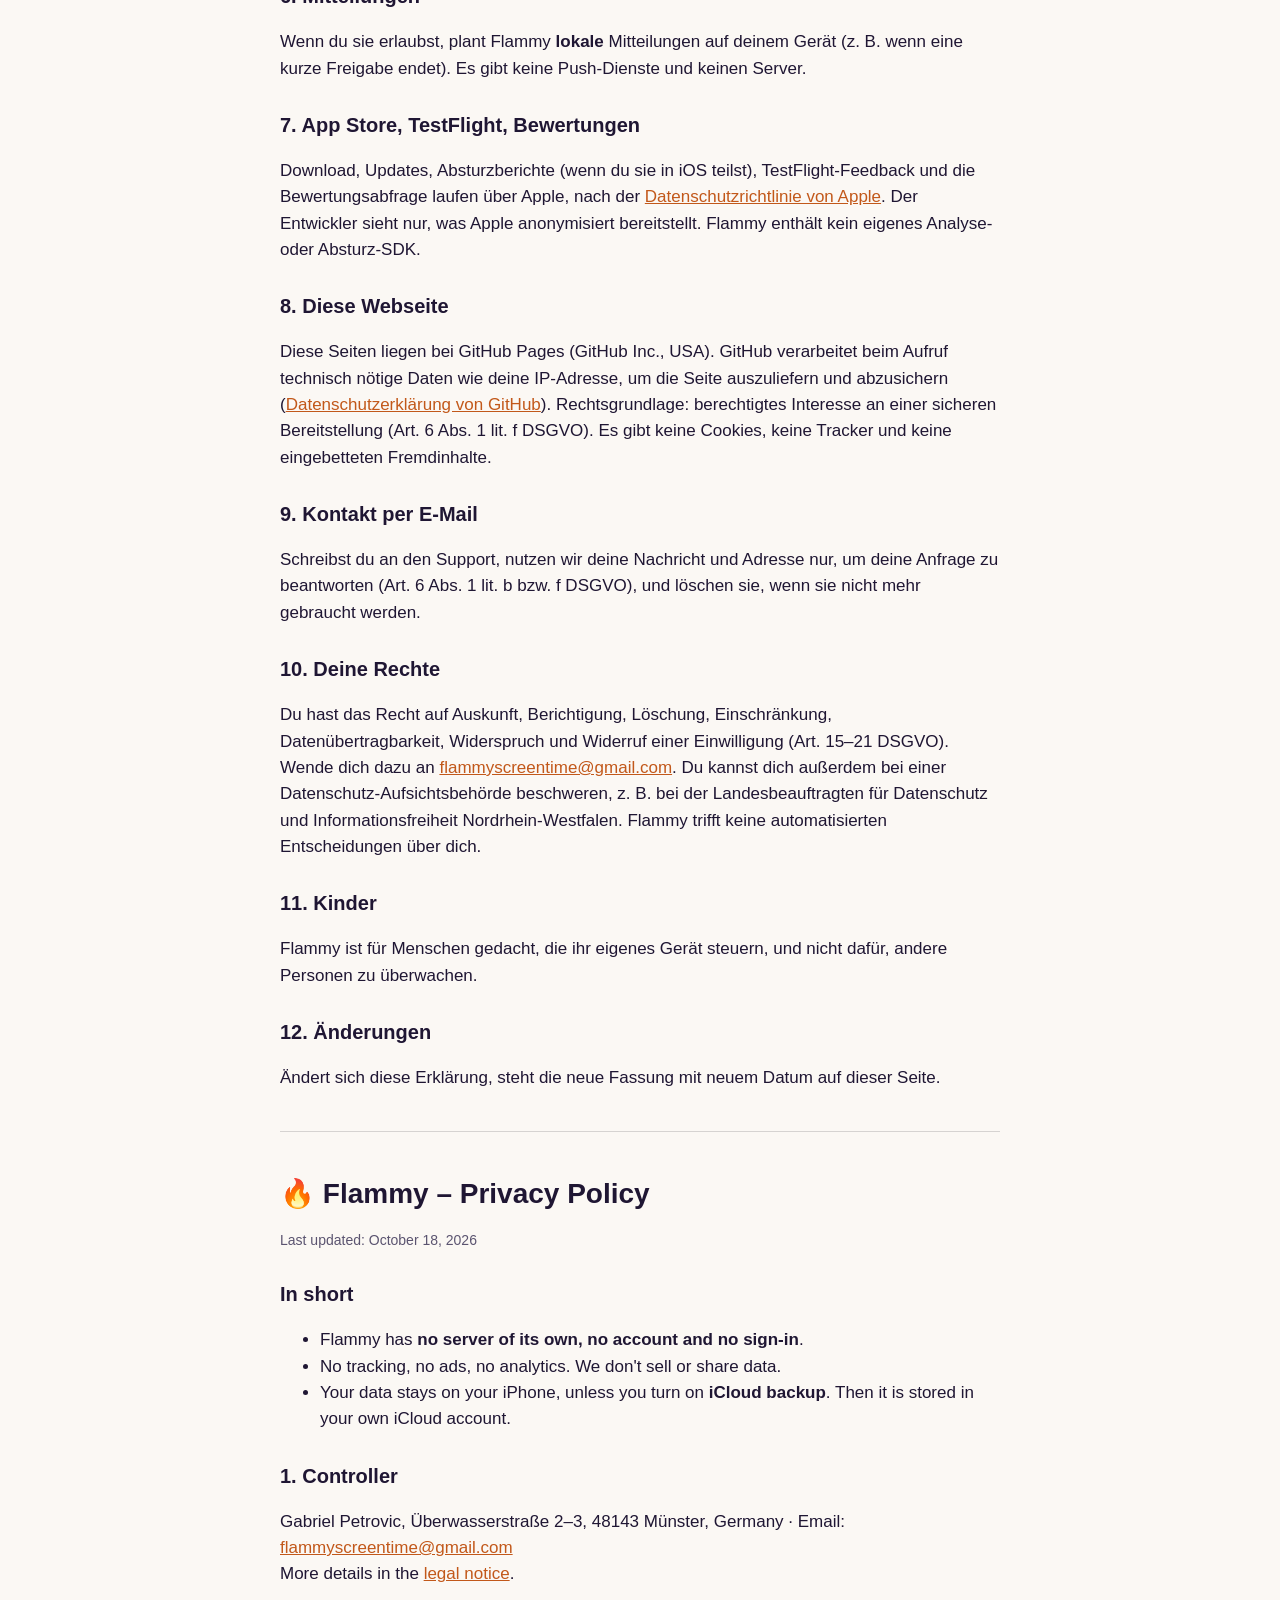
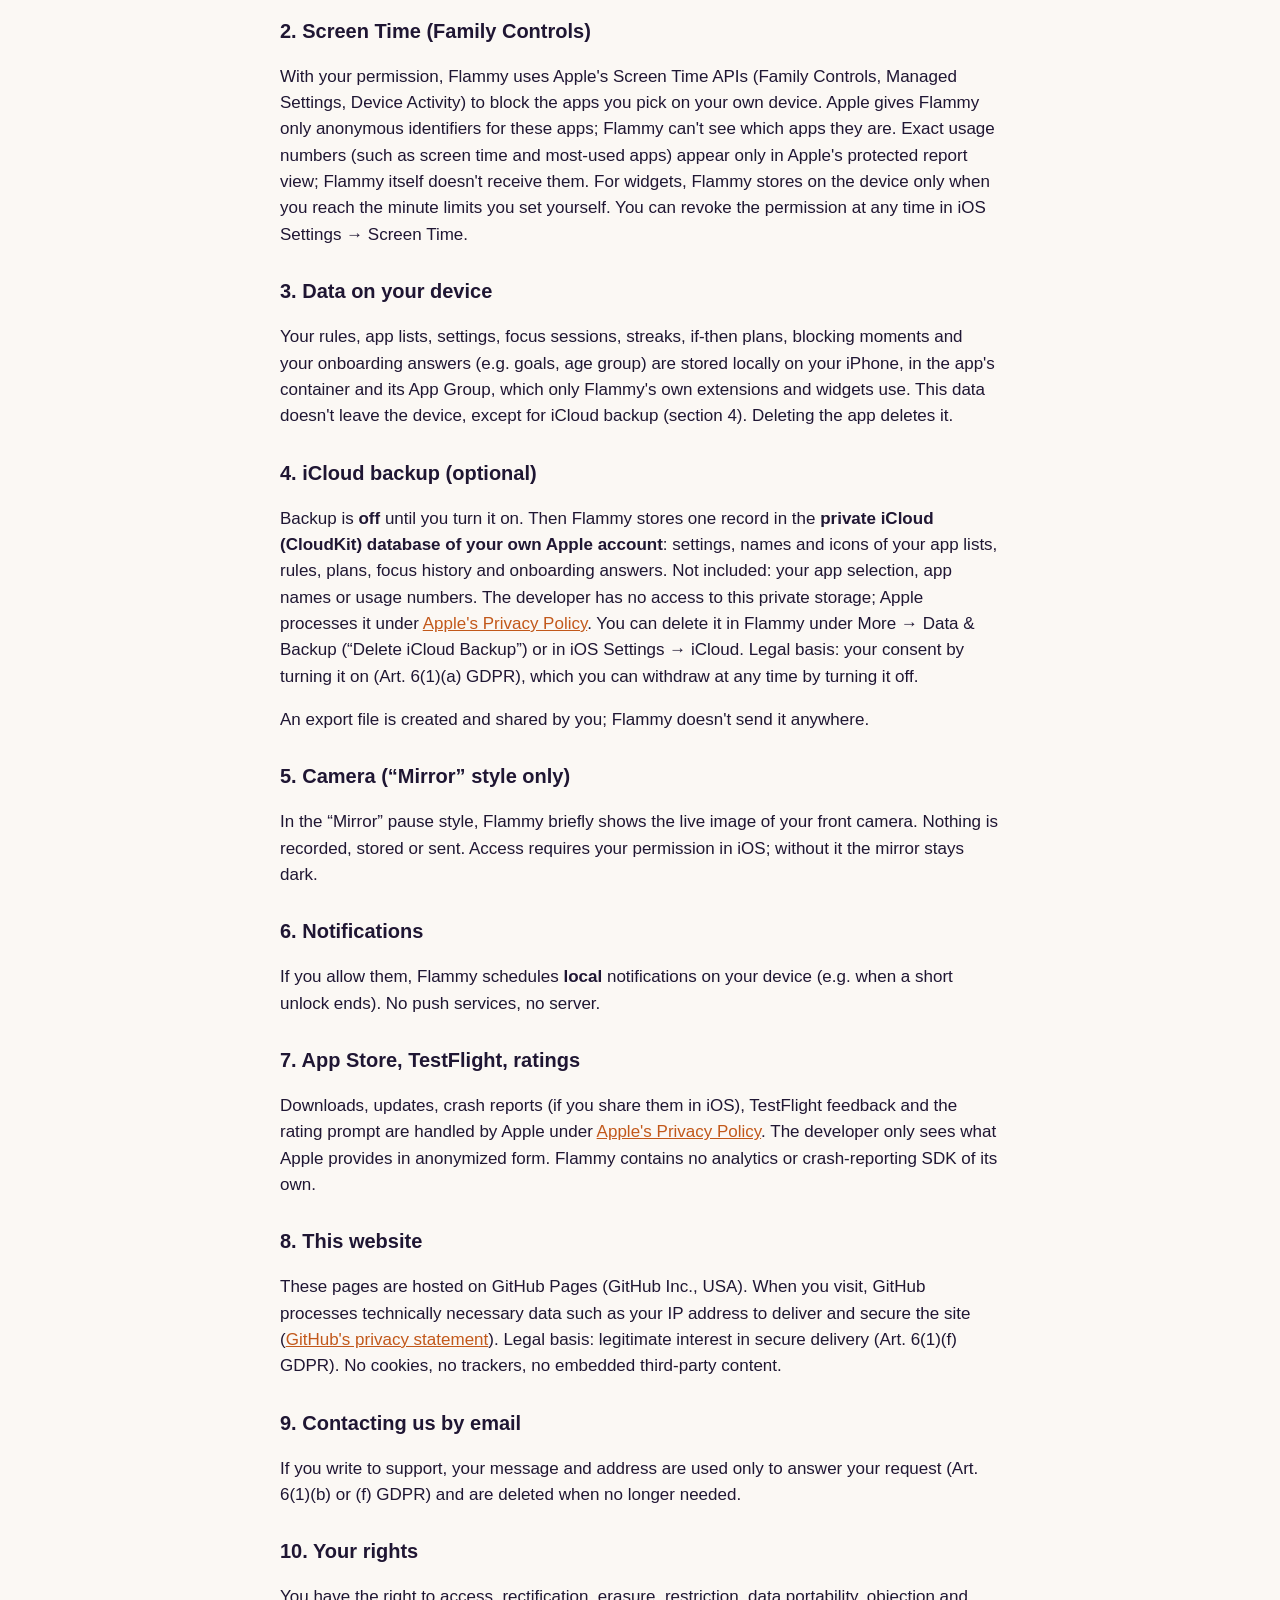
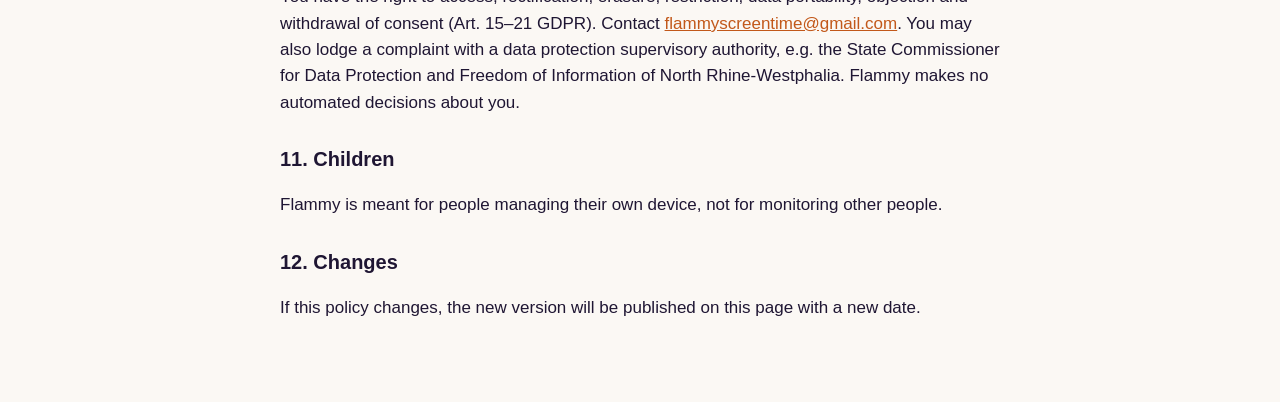
==== commit 634247cd: "Impressum: Straße und Telefon korrigiert" ====
--- a/index.html
+++ b/index.html
@@ -21,7 +21,7 @@
 </ul>
 
 <h2>1. Verantwortlicher</h2>
-<p>Gabriel Petrovic, Wasserstraße 2–3, 48143 Münster, Deutschland · E-Mail: <a href="mailto:flammyscreentime@gmail.com">flammyscreentime@gmail.com</a><br>Weitere Angaben im <a href="impressum.html">Impressum</a>.</p>
+<p>Gabriel Petrovic, Überwasserstraße 2–3, 48143 Münster, Deutschland · E-Mail: <a href="mailto:flammyscreentime@gmail.com">flammyscreentime@gmail.com</a><br>Weitere Angaben im <a href="impressum.html">Impressum</a>.</p>
 
 <h2>2. Bildschirmzeit (Family Controls)</h2>
 <p>Mit deiner Erlaubnis nutzt Flammy Apples Bildschirmzeit-Schnittstellen (Family Controls, Managed Settings, Device Activity), um die Apps zu sperren, die du auf deinem eigenen Gerät auswählst. Flammy bekommt von Apple für diese Apps nur anonyme Kennungen und erfährt nicht, um welche Apps es sich handelt. Die genauen Nutzungszahlen (z. B. Bildschirmzeit, meistgenutzte Apps) zeigt Apples geschützte Berichtsansicht an, Flammy selbst bekommt sie nicht. Für Widgets speichert Flammy auf dem Gerät nur, wann du deine selbst gesetzten Minutengrenzen erreicht hast. Die Erlaubnis kannst du jederzeit in den iOS-Einstellungen unter „Bildschirmzeit“ entziehen.</p>
@@ -70,7 +70,7 @@
 </ul>
 
 <h2>1. Controller</h2>
-<p>Gabriel Petrovic, Wasserstraße 2–3, 48143 Münster, Germany · Email: <a href="mailto:flammyscreentime@gmail.com">flammyscreentime@gmail.com</a><br>More details in the <a href="impressum.html">legal notice</a>.</p>
+<p>Gabriel Petrovic, Überwasserstraße 2–3, 48143 Münster, Germany · Email: <a href="mailto:flammyscreentime@gmail.com">flammyscreentime@gmail.com</a><br>More details in the <a href="impressum.html">legal notice</a>.</p>
 
 <h2>2. Screen Time (Family Controls)</h2>
 <p>With your permission, Flammy uses Apple's Screen Time APIs (Family Controls, Managed Settings, Device Activity) to block the apps you pick on your own device. Apple gives Flammy only anonymous identifiers for these apps; Flammy can't see which apps they are. Exact usage numbers (such as screen time and most-used apps) appear only in Apple's protected report view; Flammy itself doesn't receive them. For widgets, Flammy stores on the device only when you reach the minute limits you set yourself. You can revoke the permission at any time in iOS Settings → Screen Time.</p>
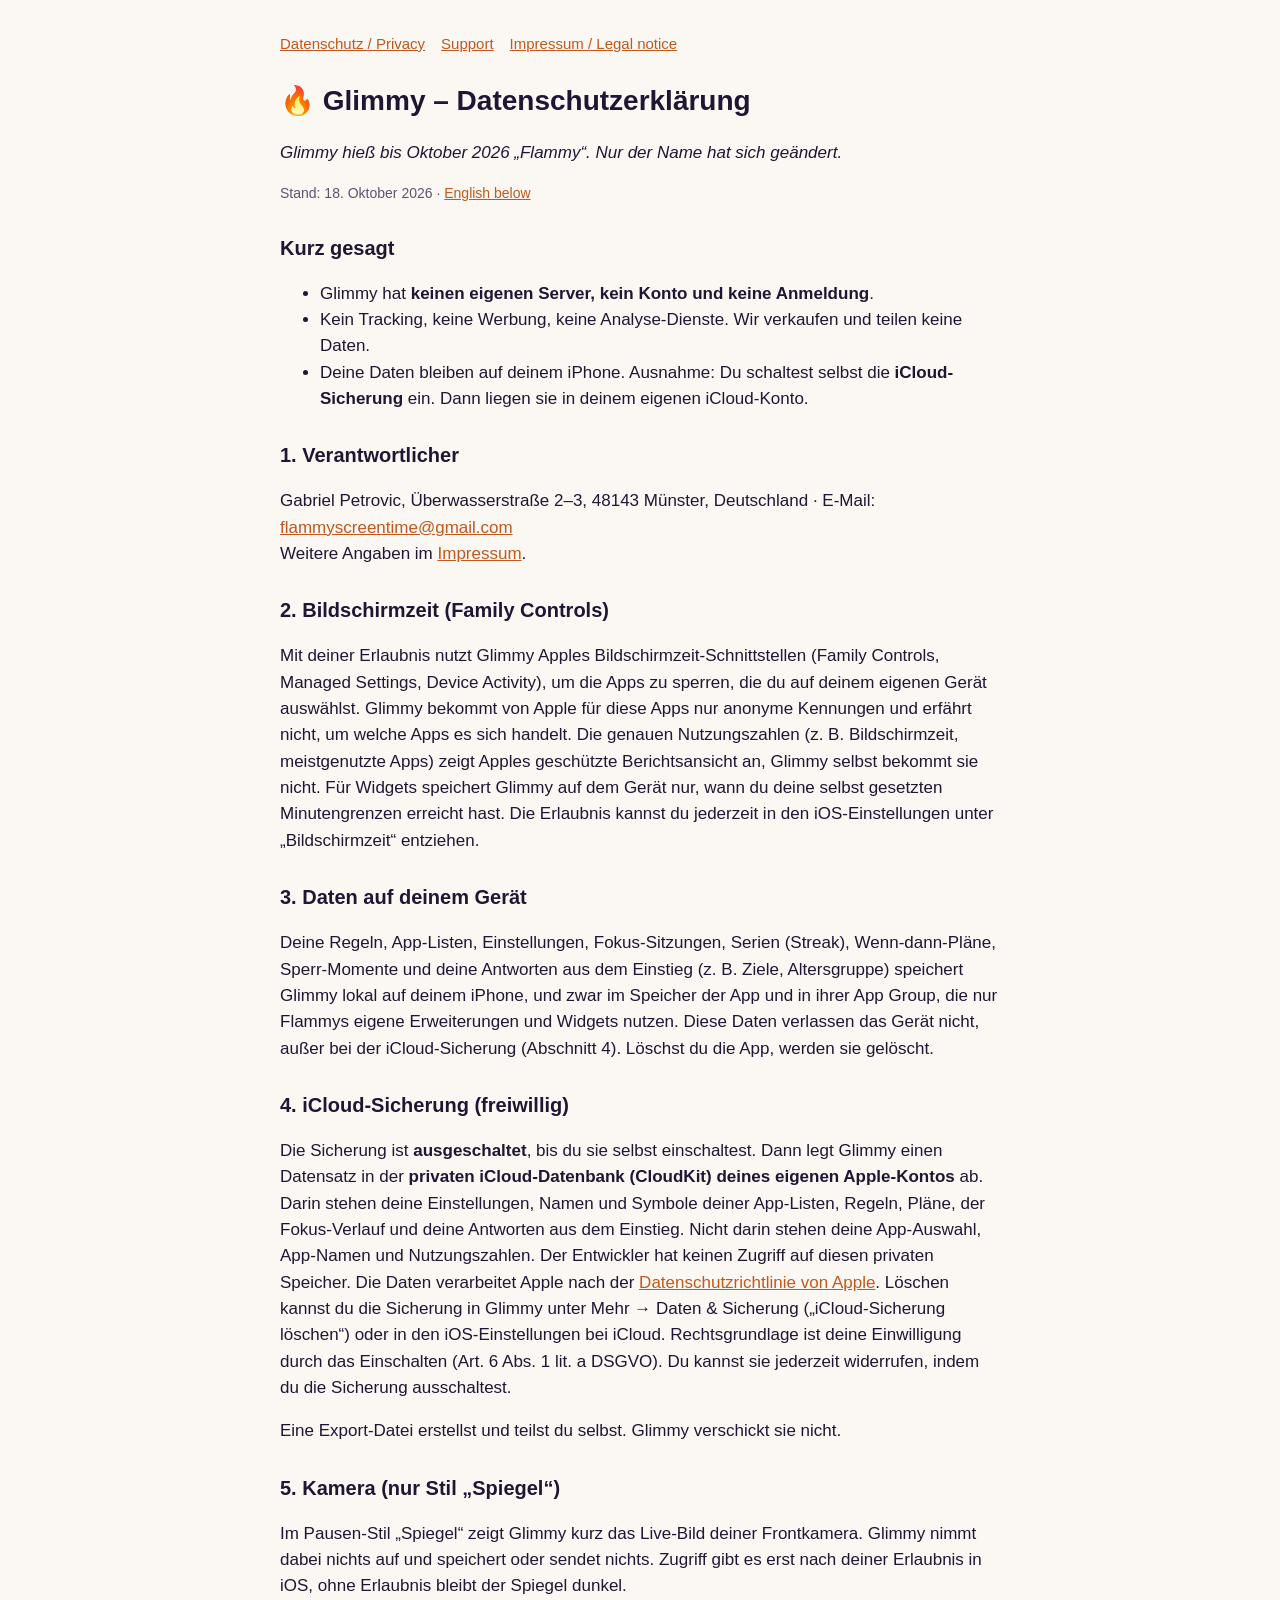
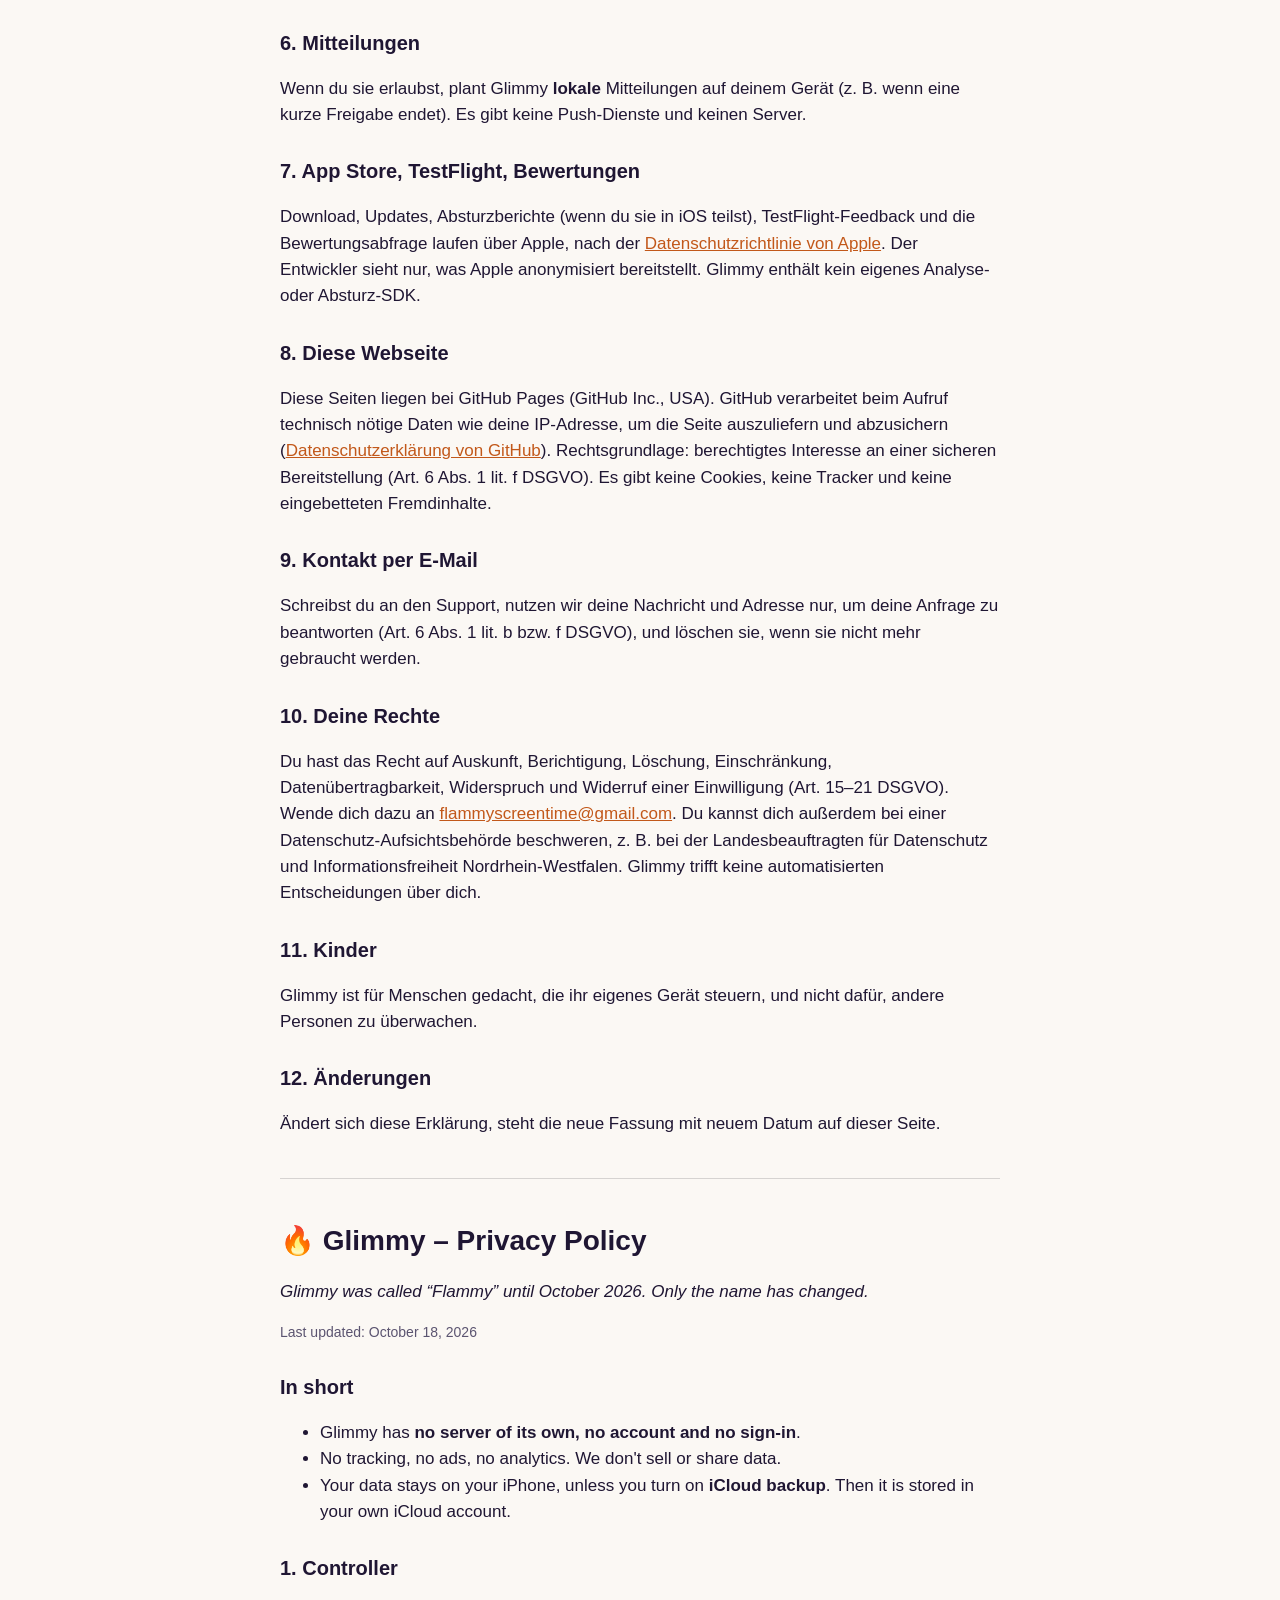
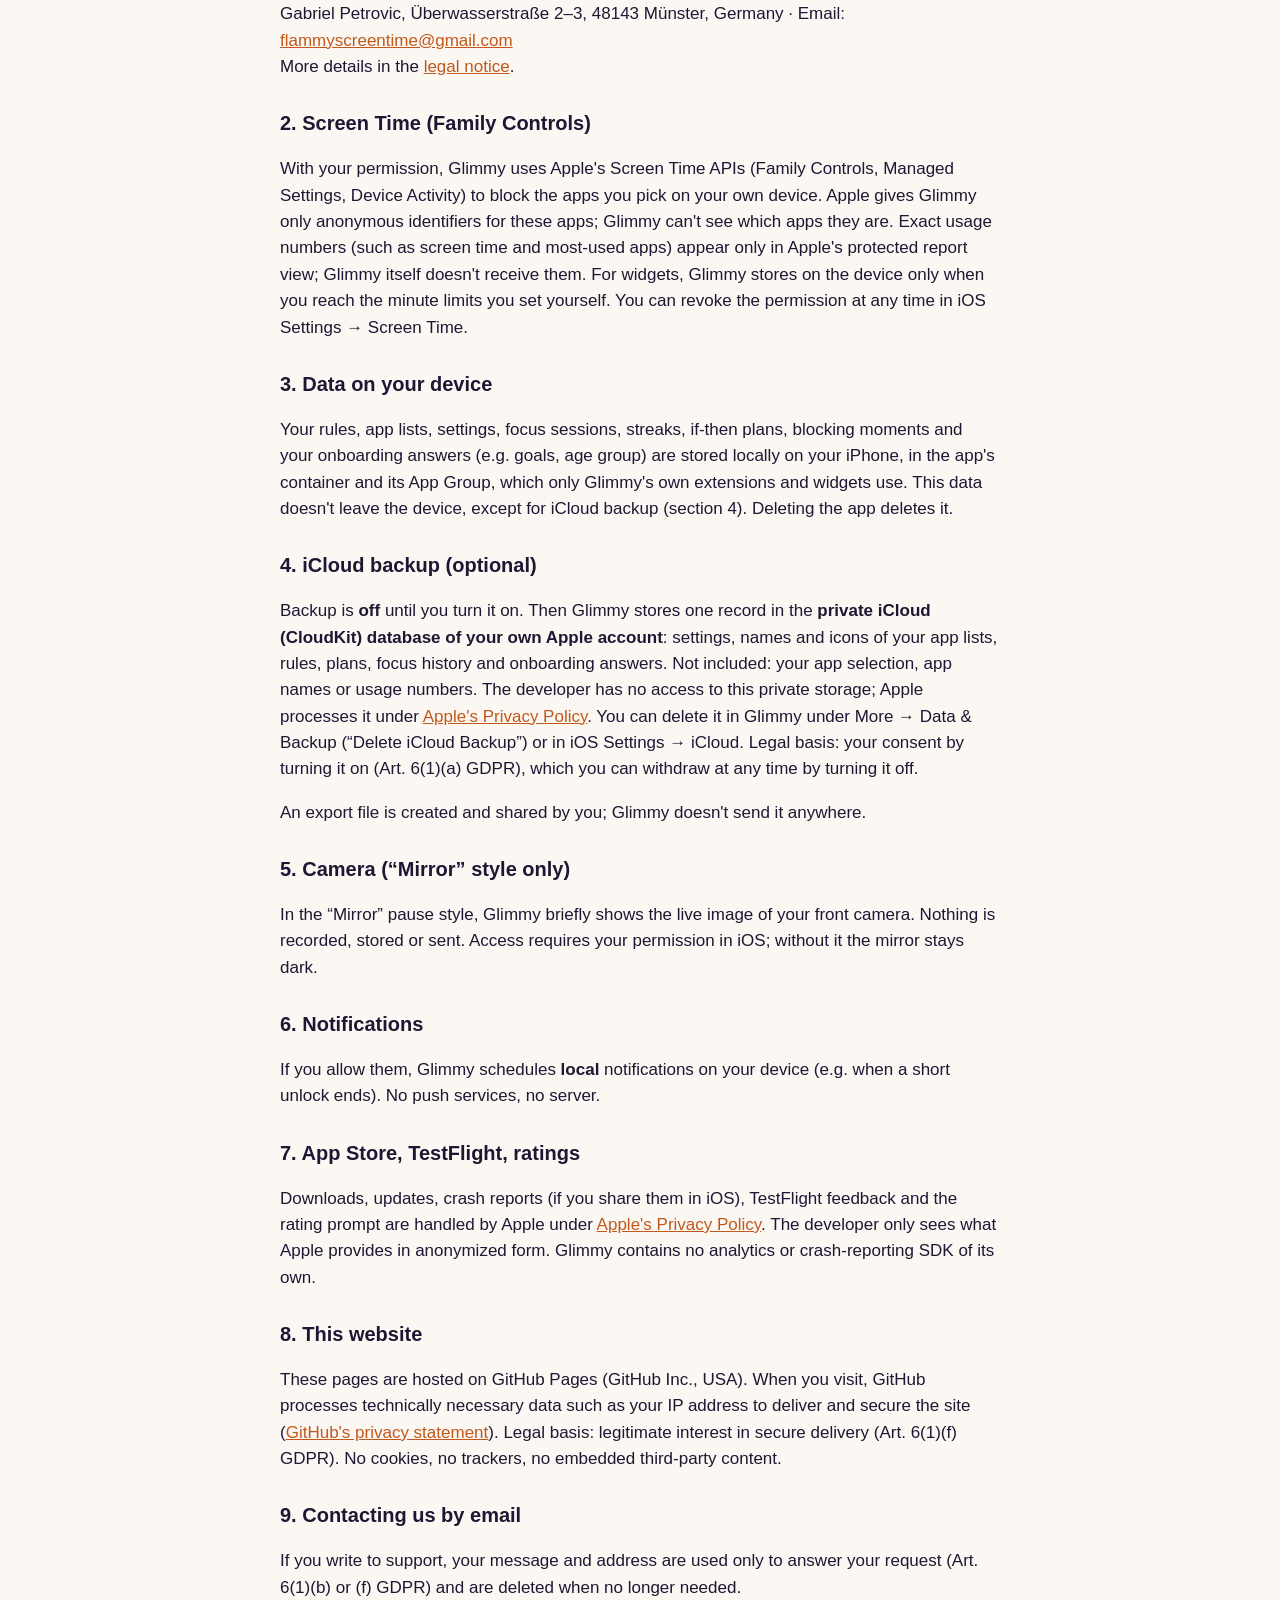
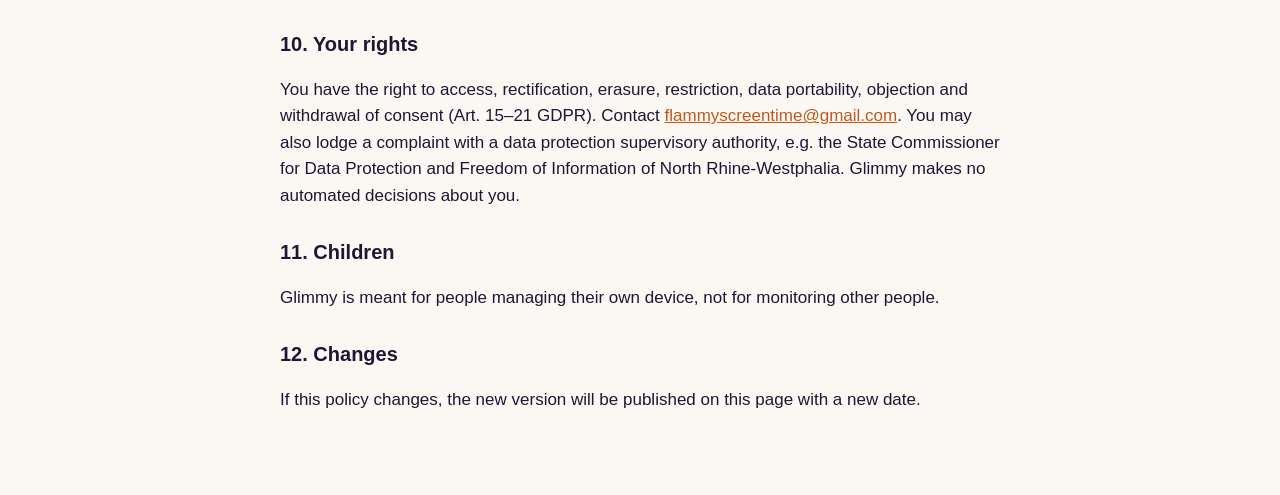
==== commit 64a1ccc1: "Glimmy statt Flammy (Auftrag 10); URL und Kontaktadresse bleiben Co-Authored-By: Claude Opus 5.5 <no" ====
--- a/index.html
+++ b/index.html
@@ -3,19 +3,20 @@
 <head>
 <meta charset="utf-8">
 <meta name="viewport" content="width=device-width, initial-scale=1">
-<title>Flammy – Datenschutz / Privacy</title>
+<title>Glimmy – Datenschutz / Privacy</title>
 <link rel="stylesheet" href="style.css">
 </head>
 <body>
 <main>
 <nav><a href="index.html">Datenschutz / Privacy</a><a href="support.html">Support</a><a href="impressum.html">Impressum / Legal notice</a></nav>
 
-<h1>🔥 Flammy – Datenschutzerklärung</h1>
+<h1>🔥 Glimmy – Datenschutzerklärung</h1>
+<p><em>Glimmy hieß bis Oktober 2026 „Flammy“. Nur der Name hat sich geändert.</em></p>
 <p class="meta">Stand: 18. Oktober 2026 · <a href="#en">English below</a></p>
 
 <h2>Kurz gesagt</h2>
 <ul>
-  <li>Flammy hat <strong>keinen eigenen Server, kein Konto und keine Anmeldung</strong>.</li>
+  <li>Glimmy hat <strong>keinen eigenen Server, kein Konto und keine Anmeldung</strong>.</li>
   <li>Kein Tracking, keine Werbung, keine Analyse-Dienste. Wir verkaufen und teilen keine Daten.</li>
   <li>Deine Daten bleiben auf deinem iPhone. Ausnahme: Du schaltest selbst die <strong>iCloud-Sicherung</strong> ein. Dann liegen sie in deinem eigenen iCloud-Konto.</li>
 </ul>
@@ -24,23 +25,23 @@
 <p>Gabriel Petrovic, Überwasserstraße 2–3, 48143 Münster, Deutschland · E-Mail: <a href="mailto:flammyscreentime@gmail.com">flammyscreentime@gmail.com</a><br>Weitere Angaben im <a href="impressum.html">Impressum</a>.</p>
 
 <h2>2. Bildschirmzeit (Family Controls)</h2>
-<p>Mit deiner Erlaubnis nutzt Flammy Apples Bildschirmzeit-Schnittstellen (Family Controls, Managed Settings, Device Activity), um die Apps zu sperren, die du auf deinem eigenen Gerät auswählst. Flammy bekommt von Apple für diese Apps nur anonyme Kennungen und erfährt nicht, um welche Apps es sich handelt. Die genauen Nutzungszahlen (z. B. Bildschirmzeit, meistgenutzte Apps) zeigt Apples geschützte Berichtsansicht an, Flammy selbst bekommt sie nicht. Für Widgets speichert Flammy auf dem Gerät nur, wann du deine selbst gesetzten Minutengrenzen erreicht hast. Die Erlaubnis kannst du jederzeit in den iOS-Einstellungen unter „Bildschirmzeit“ entziehen.</p>
+<p>Mit deiner Erlaubnis nutzt Glimmy Apples Bildschirmzeit-Schnittstellen (Family Controls, Managed Settings, Device Activity), um die Apps zu sperren, die du auf deinem eigenen Gerät auswählst. Glimmy bekommt von Apple für diese Apps nur anonyme Kennungen und erfährt nicht, um welche Apps es sich handelt. Die genauen Nutzungszahlen (z. B. Bildschirmzeit, meistgenutzte Apps) zeigt Apples geschützte Berichtsansicht an, Glimmy selbst bekommt sie nicht. Für Widgets speichert Glimmy auf dem Gerät nur, wann du deine selbst gesetzten Minutengrenzen erreicht hast. Die Erlaubnis kannst du jederzeit in den iOS-Einstellungen unter „Bildschirmzeit“ entziehen.</p>
 
 <h2>3. Daten auf deinem Gerät</h2>
-<p>Deine Regeln, App-Listen, Einstellungen, Fokus-Sitzungen, Serien (Streak), Wenn-dann-Pläne, Sperr-Momente und deine Antworten aus dem Einstieg (z. B. Ziele, Altersgruppe) speichert Flammy lokal auf deinem iPhone, und zwar im Speicher der App und in ihrer App Group, die nur Flammys eigene Erweiterungen und Widgets nutzen. Diese Daten verlassen das Gerät nicht, außer bei der iCloud-Sicherung (Abschnitt 4). Löschst du die App, werden sie gelöscht.</p>
+<p>Deine Regeln, App-Listen, Einstellungen, Fokus-Sitzungen, Serien (Streak), Wenn-dann-Pläne, Sperr-Momente und deine Antworten aus dem Einstieg (z. B. Ziele, Altersgruppe) speichert Glimmy lokal auf deinem iPhone, und zwar im Speicher der App und in ihrer App Group, die nur Flammys eigene Erweiterungen und Widgets nutzen. Diese Daten verlassen das Gerät nicht, außer bei der iCloud-Sicherung (Abschnitt 4). Löschst du die App, werden sie gelöscht.</p>
 
 <h2>4. iCloud-Sicherung (freiwillig)</h2>
-<p>Die Sicherung ist <strong>ausgeschaltet</strong>, bis du sie selbst einschaltest. Dann legt Flammy einen Datensatz in der <strong>privaten iCloud-Datenbank (CloudKit) deines eigenen Apple-Kontos</strong> ab. Darin stehen deine Einstellungen, Namen und Symbole deiner App-Listen, Regeln, Pläne, der Fokus-Verlauf und deine Antworten aus dem Einstieg. Nicht darin stehen deine App-Auswahl, App-Namen und Nutzungszahlen. Der Entwickler hat keinen Zugriff auf diesen privaten Speicher. Die Daten verarbeitet Apple nach der <a href="https://www.apple.com/de/legal/privacy/">Datenschutzrichtlinie von Apple</a>. Löschen kannst du die Sicherung in Flammy unter Mehr → Daten &amp; Sicherung („iCloud-Sicherung löschen“) oder in den iOS-Einstellungen bei iCloud. Rechtsgrundlage ist deine Einwilligung durch das Einschalten (Art. 6 Abs. 1 lit. a DSGVO). Du kannst sie jederzeit widerrufen, indem du die Sicherung ausschaltest.</p>
-<p>Eine Export-Datei erstellst und teilst du selbst. Flammy verschickt sie nicht.</p>
+<p>Die Sicherung ist <strong>ausgeschaltet</strong>, bis du sie selbst einschaltest. Dann legt Glimmy einen Datensatz in der <strong>privaten iCloud-Datenbank (CloudKit) deines eigenen Apple-Kontos</strong> ab. Darin stehen deine Einstellungen, Namen und Symbole deiner App-Listen, Regeln, Pläne, der Fokus-Verlauf und deine Antworten aus dem Einstieg. Nicht darin stehen deine App-Auswahl, App-Namen und Nutzungszahlen. Der Entwickler hat keinen Zugriff auf diesen privaten Speicher. Die Daten verarbeitet Apple nach der <a href="https://www.apple.com/de/legal/privacy/">Datenschutzrichtlinie von Apple</a>. Löschen kannst du die Sicherung in Glimmy unter Mehr → Daten &amp; Sicherung („iCloud-Sicherung löschen“) oder in den iOS-Einstellungen bei iCloud. Rechtsgrundlage ist deine Einwilligung durch das Einschalten (Art. 6 Abs. 1 lit. a DSGVO). Du kannst sie jederzeit widerrufen, indem du die Sicherung ausschaltest.</p>
+<p>Eine Export-Datei erstellst und teilst du selbst. Glimmy verschickt sie nicht.</p>
 
 <h2>5. Kamera (nur Stil „Spiegel“)</h2>
-<p>Im Pausen-Stil „Spiegel“ zeigt Flammy kurz das Live-Bild deiner Frontkamera. Flammy nimmt dabei nichts auf und speichert oder sendet nichts. Zugriff gibt es erst nach deiner Erlaubnis in iOS, ohne Erlaubnis bleibt der Spiegel dunkel.</p>
+<p>Im Pausen-Stil „Spiegel“ zeigt Glimmy kurz das Live-Bild deiner Frontkamera. Glimmy nimmt dabei nichts auf und speichert oder sendet nichts. Zugriff gibt es erst nach deiner Erlaubnis in iOS, ohne Erlaubnis bleibt der Spiegel dunkel.</p>
 
 <h2>6. Mitteilungen</h2>
-<p>Wenn du sie erlaubst, plant Flammy <strong>lokale</strong> Mitteilungen auf deinem Gerät (z. B. wenn eine kurze Freigabe endet). Es gibt keine Push-Dienste und keinen Server.</p>
+<p>Wenn du sie erlaubst, plant Glimmy <strong>lokale</strong> Mitteilungen auf deinem Gerät (z. B. wenn eine kurze Freigabe endet). Es gibt keine Push-Dienste und keinen Server.</p>
 
 <h2>7. App Store, TestFlight, Bewertungen</h2>
-<p>Download, Updates, Absturzberichte (wenn du sie in iOS teilst), TestFlight-Feedback und die Bewertungsabfrage laufen über Apple, nach der <a href="https://www.apple.com/de/legal/privacy/">Datenschutzrichtlinie von Apple</a>. Der Entwickler sieht nur, was Apple anonymisiert bereitstellt. Flammy enthält kein eigenes Analyse- oder Absturz-SDK.</p>
+<p>Download, Updates, Absturzberichte (wenn du sie in iOS teilst), TestFlight-Feedback und die Bewertungsabfrage laufen über Apple, nach der <a href="https://www.apple.com/de/legal/privacy/">Datenschutzrichtlinie von Apple</a>. Der Entwickler sieht nur, was Apple anonymisiert bereitstellt. Glimmy enthält kein eigenes Analyse- oder Absturz-SDK.</p>
 
 <h2>8. Diese Webseite</h2>
 <p>Diese Seiten liegen bei GitHub Pages (GitHub Inc., USA). GitHub verarbeitet beim Aufruf technisch nötige Daten wie deine IP-Adresse, um die Seite auszuliefern und abzusichern (<a href="https://docs.github.com/de/site-policy/privacy-policies/github-general-privacy-statement">Datenschutzerklärung von GitHub</a>). Rechtsgrundlage: berechtigtes Interesse an einer sicheren Bereitstellung (Art. 6 Abs. 1 lit. f DSGVO). Es gibt keine Cookies, keine Tracker und keine eingebetteten Fremdinhalte.</p>
@@ -49,22 +50,23 @@
 <p>Schreibst du an den Support, nutzen wir deine Nachricht und Adresse nur, um deine Anfrage zu beantworten (Art. 6 Abs. 1 lit. b bzw. f DSGVO), und löschen sie, wenn sie nicht mehr gebraucht werden.</p>
 
 <h2>10. Deine Rechte</h2>
-<p>Du hast das Recht auf Auskunft, Berichtigung, Löschung, Einschränkung, Datenübertragbarkeit, Widerspruch und Widerruf einer Einwilligung (Art. 15–21 DSGVO). Wende dich dazu an <a href="mailto:flammyscreentime@gmail.com">flammyscreentime@gmail.com</a>. Du kannst dich außerdem bei einer Datenschutz-Aufsichtsbehörde beschweren, z. B. bei der Landesbeauftragten für Datenschutz und Informationsfreiheit Nordrhein-Westfalen. Flammy trifft keine automatisierten Entscheidungen über dich.</p>
+<p>Du hast das Recht auf Auskunft, Berichtigung, Löschung, Einschränkung, Datenübertragbarkeit, Widerspruch und Widerruf einer Einwilligung (Art. 15–21 DSGVO). Wende dich dazu an <a href="mailto:flammyscreentime@gmail.com">flammyscreentime@gmail.com</a>. Du kannst dich außerdem bei einer Datenschutz-Aufsichtsbehörde beschweren, z. B. bei der Landesbeauftragten für Datenschutz und Informationsfreiheit Nordrhein-Westfalen. Glimmy trifft keine automatisierten Entscheidungen über dich.</p>
 
 <h2>11. Kinder</h2>
-<p>Flammy ist für Menschen gedacht, die ihr eigenes Gerät steuern, und nicht dafür, andere Personen zu überwachen.</p>
+<p>Glimmy ist für Menschen gedacht, die ihr eigenes Gerät steuern, und nicht dafür, andere Personen zu überwachen.</p>
 
 <h2>12. Änderungen</h2>
 <p>Ändert sich diese Erklärung, steht die neue Fassung mit neuem Datum auf dieser Seite.</p>
 
 <hr>
 
-<h1 id="en">🔥 Flammy – Privacy Policy</h1>
+<h1 id="en">🔥 Glimmy – Privacy Policy</h1>
+<p><em>Glimmy was called “Flammy” until October 2026. Only the name has changed.</em></p>
 <p class="meta">Last updated: October 18, 2026</p>
 
 <h2>In short</h2>
 <ul>
-  <li>Flammy has <strong>no server of its own, no account and no sign-in</strong>.</li>
+  <li>Glimmy has <strong>no server of its own, no account and no sign-in</strong>.</li>
   <li>No tracking, no ads, no analytics. We don't sell or share data.</li>
   <li>Your data stays on your iPhone, unless you turn on <strong>iCloud backup</strong>. Then it is stored in your own iCloud account.</li>
 </ul>
@@ -73,23 +75,23 @@
 <p>Gabriel Petrovic, Überwasserstraße 2–3, 48143 Münster, Germany · Email: <a href="mailto:flammyscreentime@gmail.com">flammyscreentime@gmail.com</a><br>More details in the <a href="impressum.html">legal notice</a>.</p>
 
 <h2>2. Screen Time (Family Controls)</h2>
-<p>With your permission, Flammy uses Apple's Screen Time APIs (Family Controls, Managed Settings, Device Activity) to block the apps you pick on your own device. Apple gives Flammy only anonymous identifiers for these apps; Flammy can't see which apps they are. Exact usage numbers (such as screen time and most-used apps) appear only in Apple's protected report view; Flammy itself doesn't receive them. For widgets, Flammy stores on the device only when you reach the minute limits you set yourself. You can revoke the permission at any time in iOS Settings → Screen Time.</p>
+<p>With your permission, Glimmy uses Apple's Screen Time APIs (Family Controls, Managed Settings, Device Activity) to block the apps you pick on your own device. Apple gives Glimmy only anonymous identifiers for these apps; Glimmy can't see which apps they are. Exact usage numbers (such as screen time and most-used apps) appear only in Apple's protected report view; Glimmy itself doesn't receive them. For widgets, Glimmy stores on the device only when you reach the minute limits you set yourself. You can revoke the permission at any time in iOS Settings → Screen Time.</p>
 
 <h2>3. Data on your device</h2>
-<p>Your rules, app lists, settings, focus sessions, streaks, if-then plans, blocking moments and your onboarding answers (e.g. goals, age group) are stored locally on your iPhone, in the app's container and its App Group, which only Flammy's own extensions and widgets use. This data doesn't leave the device, except for iCloud backup (section 4). Deleting the app deletes it.</p>
+<p>Your rules, app lists, settings, focus sessions, streaks, if-then plans, blocking moments and your onboarding answers (e.g. goals, age group) are stored locally on your iPhone, in the app's container and its App Group, which only Glimmy's own extensions and widgets use. This data doesn't leave the device, except for iCloud backup (section 4). Deleting the app deletes it.</p>
 
 <h2>4. iCloud backup (optional)</h2>
-<p>Backup is <strong>off</strong> until you turn it on. Then Flammy stores one record in the <strong>private iCloud (CloudKit) database of your own Apple account</strong>: settings, names and icons of your app lists, rules, plans, focus history and onboarding answers. Not included: your app selection, app names or usage numbers. The developer has no access to this private storage; Apple processes it under <a href="https://www.apple.com/legal/privacy/">Apple's Privacy Policy</a>. You can delete it in Flammy under More → Data &amp; Backup (“Delete iCloud Backup”) or in iOS Settings → iCloud. Legal basis: your consent by turning it on (Art. 6(1)(a) GDPR), which you can withdraw at any time by turning it off.</p>
-<p>An export file is created and shared by you; Flammy doesn't send it anywhere.</p>
+<p>Backup is <strong>off</strong> until you turn it on. Then Glimmy stores one record in the <strong>private iCloud (CloudKit) database of your own Apple account</strong>: settings, names and icons of your app lists, rules, plans, focus history and onboarding answers. Not included: your app selection, app names or usage numbers. The developer has no access to this private storage; Apple processes it under <a href="https://www.apple.com/legal/privacy/">Apple's Privacy Policy</a>. You can delete it in Glimmy under More → Data &amp; Backup (“Delete iCloud Backup”) or in iOS Settings → iCloud. Legal basis: your consent by turning it on (Art. 6(1)(a) GDPR), which you can withdraw at any time by turning it off.</p>
+<p>An export file is created and shared by you; Glimmy doesn't send it anywhere.</p>
 
 <h2>5. Camera (“Mirror” style only)</h2>
-<p>In the “Mirror” pause style, Flammy briefly shows the live image of your front camera. Nothing is recorded, stored or sent. Access requires your permission in iOS; without it the mirror stays dark.</p>
+<p>In the “Mirror” pause style, Glimmy briefly shows the live image of your front camera. Nothing is recorded, stored or sent. Access requires your permission in iOS; without it the mirror stays dark.</p>
 
 <h2>6. Notifications</h2>
-<p>If you allow them, Flammy schedules <strong>local</strong> notifications on your device (e.g. when a short unlock ends). No push services, no server.</p>
+<p>If you allow them, Glimmy schedules <strong>local</strong> notifications on your device (e.g. when a short unlock ends). No push services, no server.</p>
 
 <h2>7. App Store, TestFlight, ratings</h2>
-<p>Downloads, updates, crash reports (if you share them in iOS), TestFlight feedback and the rating prompt are handled by Apple under <a href="https://www.apple.com/legal/privacy/">Apple's Privacy Policy</a>. The developer only sees what Apple provides in anonymized form. Flammy contains no analytics or crash-reporting SDK of its own.</p>
+<p>Downloads, updates, crash reports (if you share them in iOS), TestFlight feedback and the rating prompt are handled by Apple under <a href="https://www.apple.com/legal/privacy/">Apple's Privacy Policy</a>. The developer only sees what Apple provides in anonymized form. Glimmy contains no analytics or crash-reporting SDK of its own.</p>
 
 <h2>8. This website</h2>
 <p>These pages are hosted on GitHub Pages (GitHub Inc., USA). When you visit, GitHub processes technically necessary data such as your IP address to deliver and secure the site (<a href="https://docs.github.com/en/site-policy/privacy-policies/github-general-privacy-statement">GitHub's privacy statement</a>). Legal basis: legitimate interest in secure delivery (Art. 6(1)(f) GDPR). No cookies, no trackers, no embedded third-party content.</p>
@@ -98,10 +100,10 @@
 <p>If you write to support, your message and address are used only to answer your request (Art. 6(1)(b) or (f) GDPR) and are deleted when no longer needed.</p>
 
 <h2>10. Your rights</h2>
-<p>You have the right to access, rectification, erasure, restriction, data portability, objection and withdrawal of consent (Art. 15–21 GDPR). Contact <a href="mailto:flammyscreentime@gmail.com">flammyscreentime@gmail.com</a>. You may also lodge a complaint with a data protection supervisory authority, e.g. the State Commissioner for Data Protection and Freedom of Information of North Rhine-Westphalia. Flammy makes no automated decisions about you.</p>
+<p>You have the right to access, rectification, erasure, restriction, data portability, objection and withdrawal of consent (Art. 15–21 GDPR). Contact <a href="mailto:flammyscreentime@gmail.com">flammyscreentime@gmail.com</a>. You may also lodge a complaint with a data protection supervisory authority, e.g. the State Commissioner for Data Protection and Freedom of Information of North Rhine-Westphalia. Glimmy makes no automated decisions about you.</p>
 
 <h2>11. Children</h2>
-<p>Flammy is meant for people managing their own device, not for monitoring other people.</p>
+<p>Glimmy is meant for people managing their own device, not for monitoring other people.</p>
 
 <h2>12. Changes</h2>
 <p>If this policy changes, the new version will be published on this page with a new date.</p>
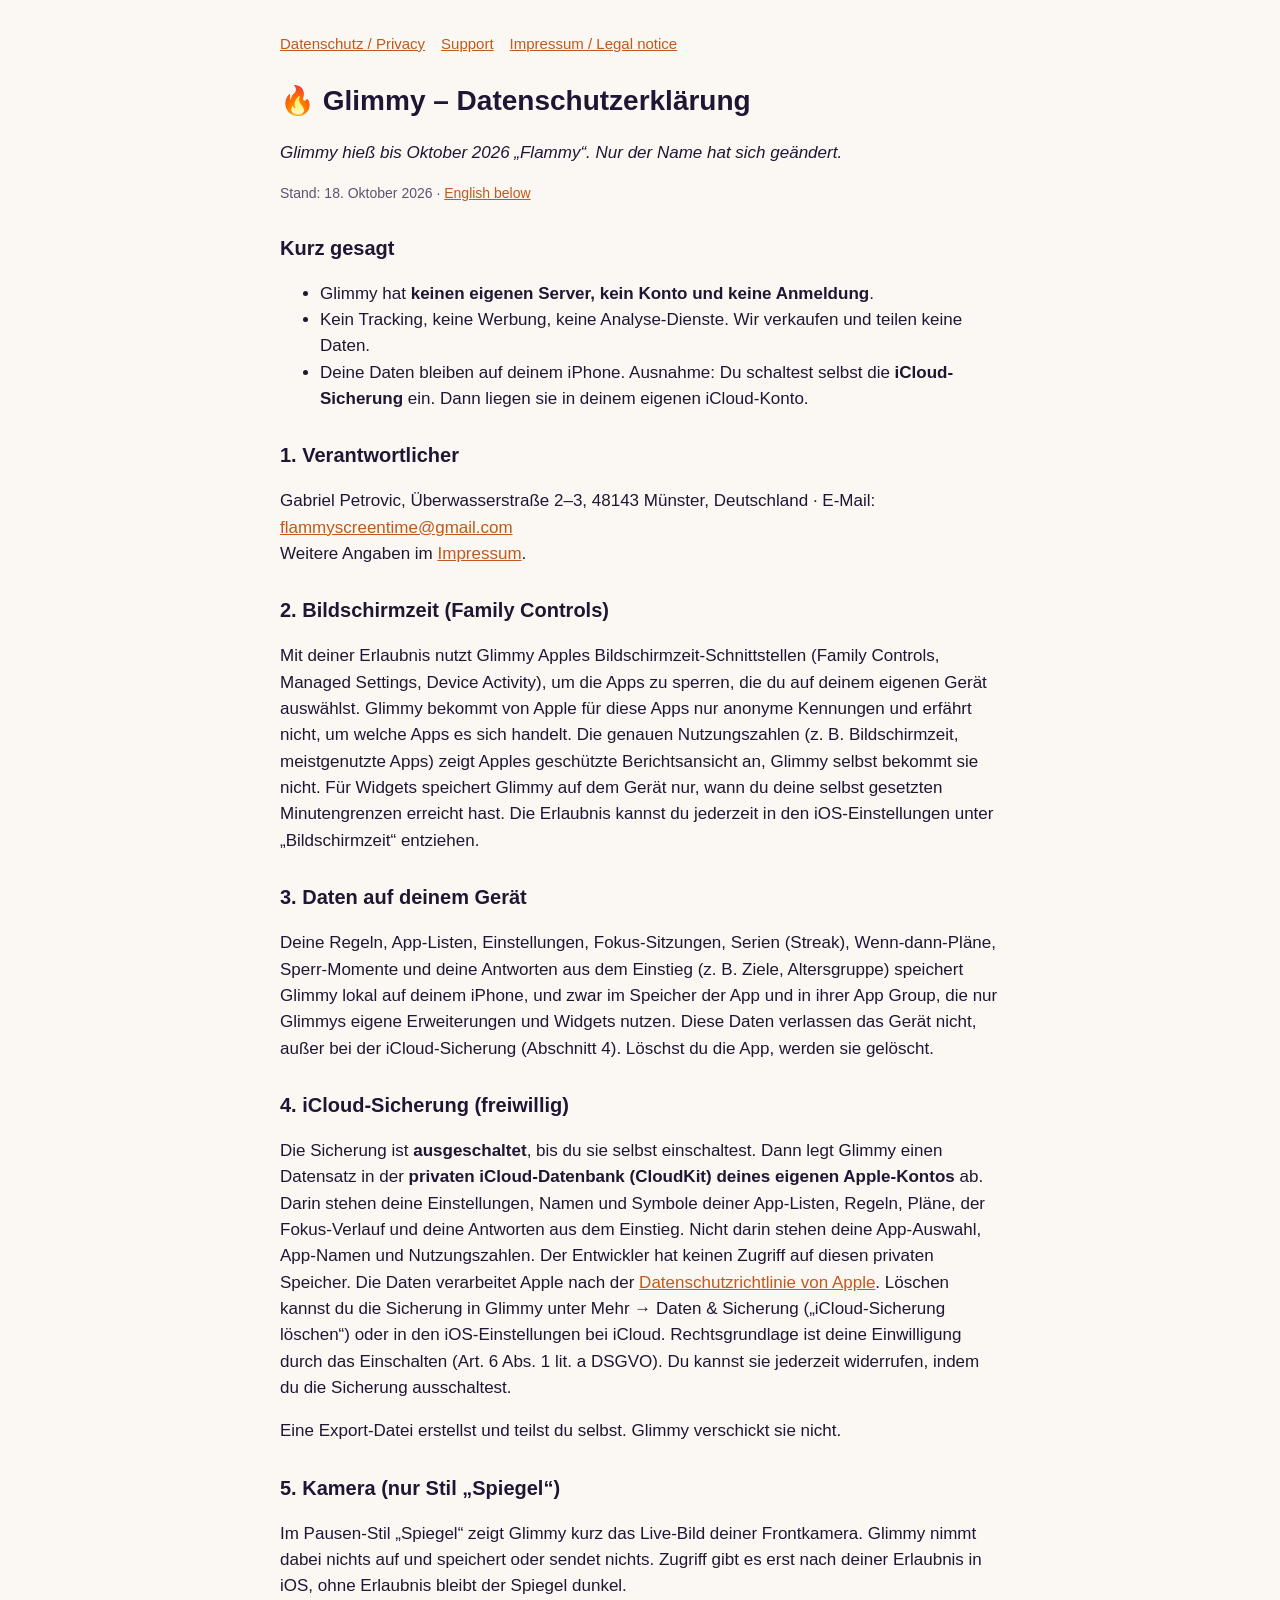
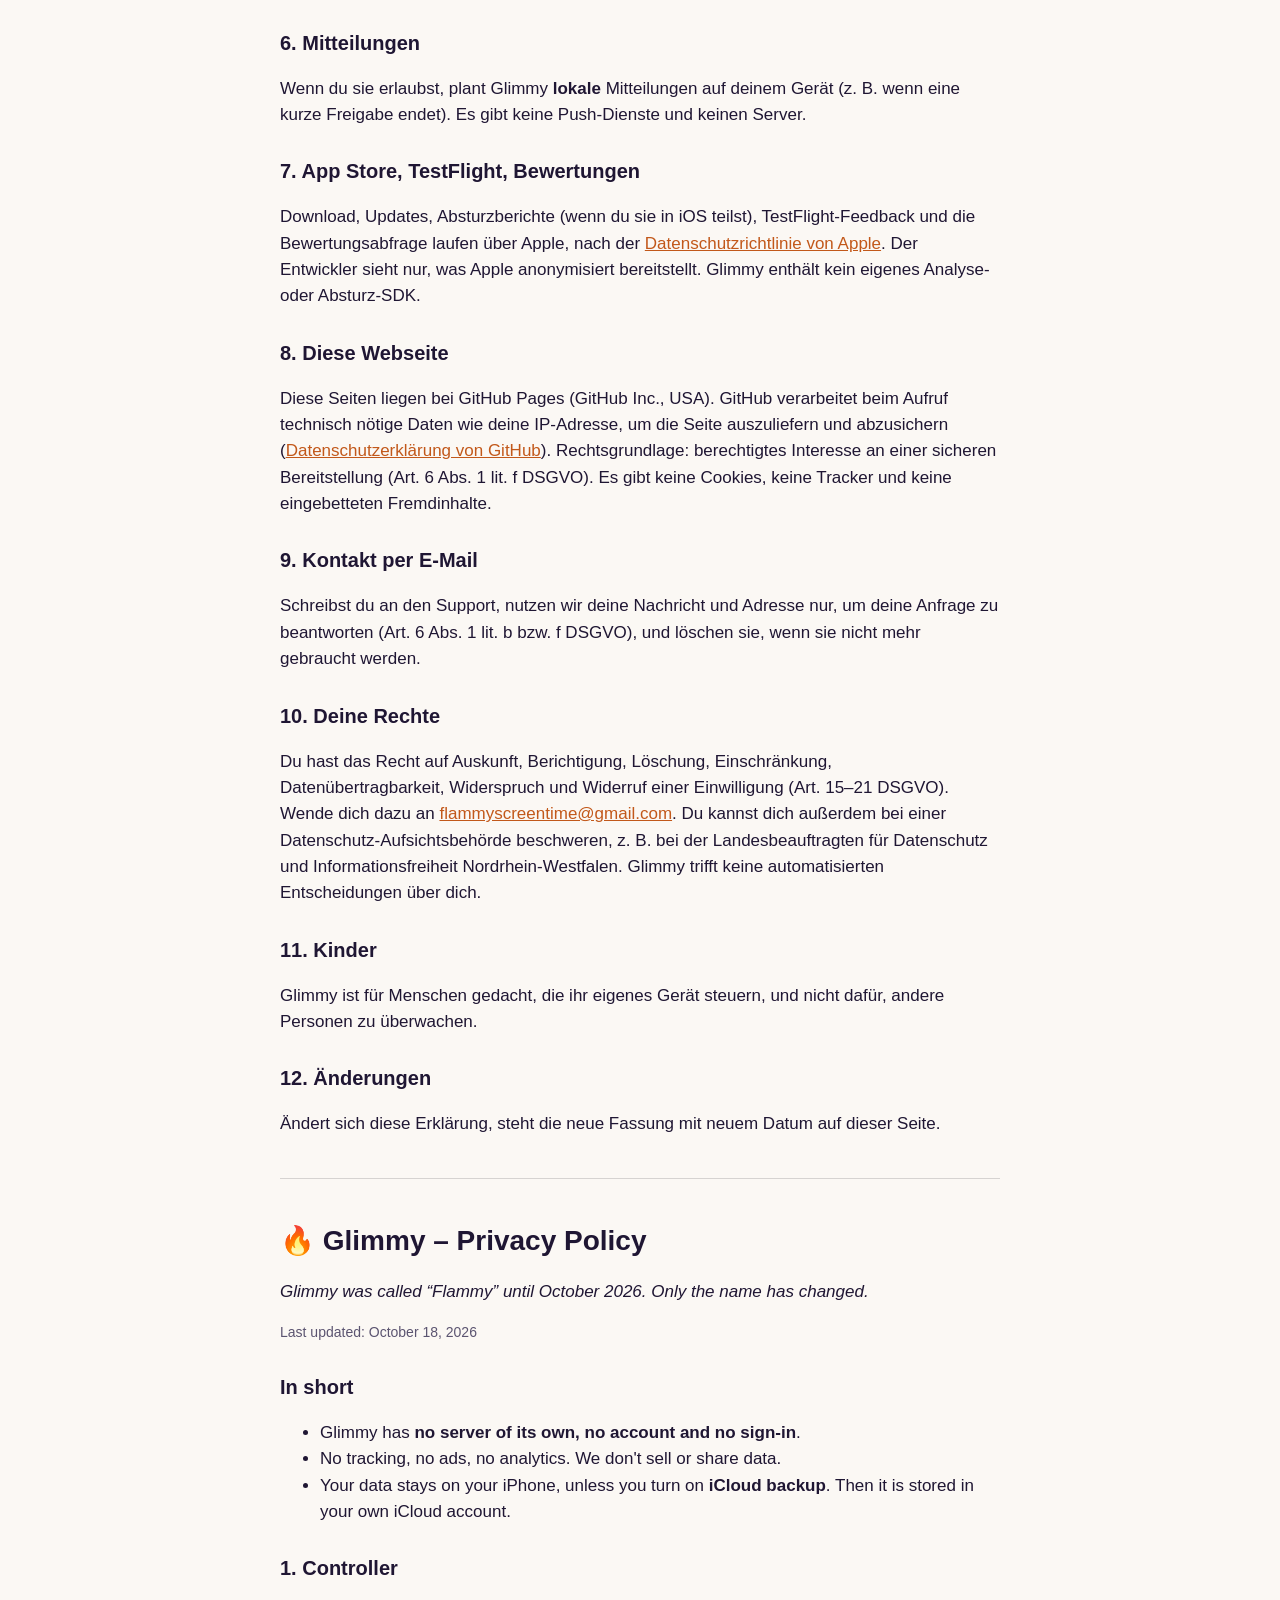
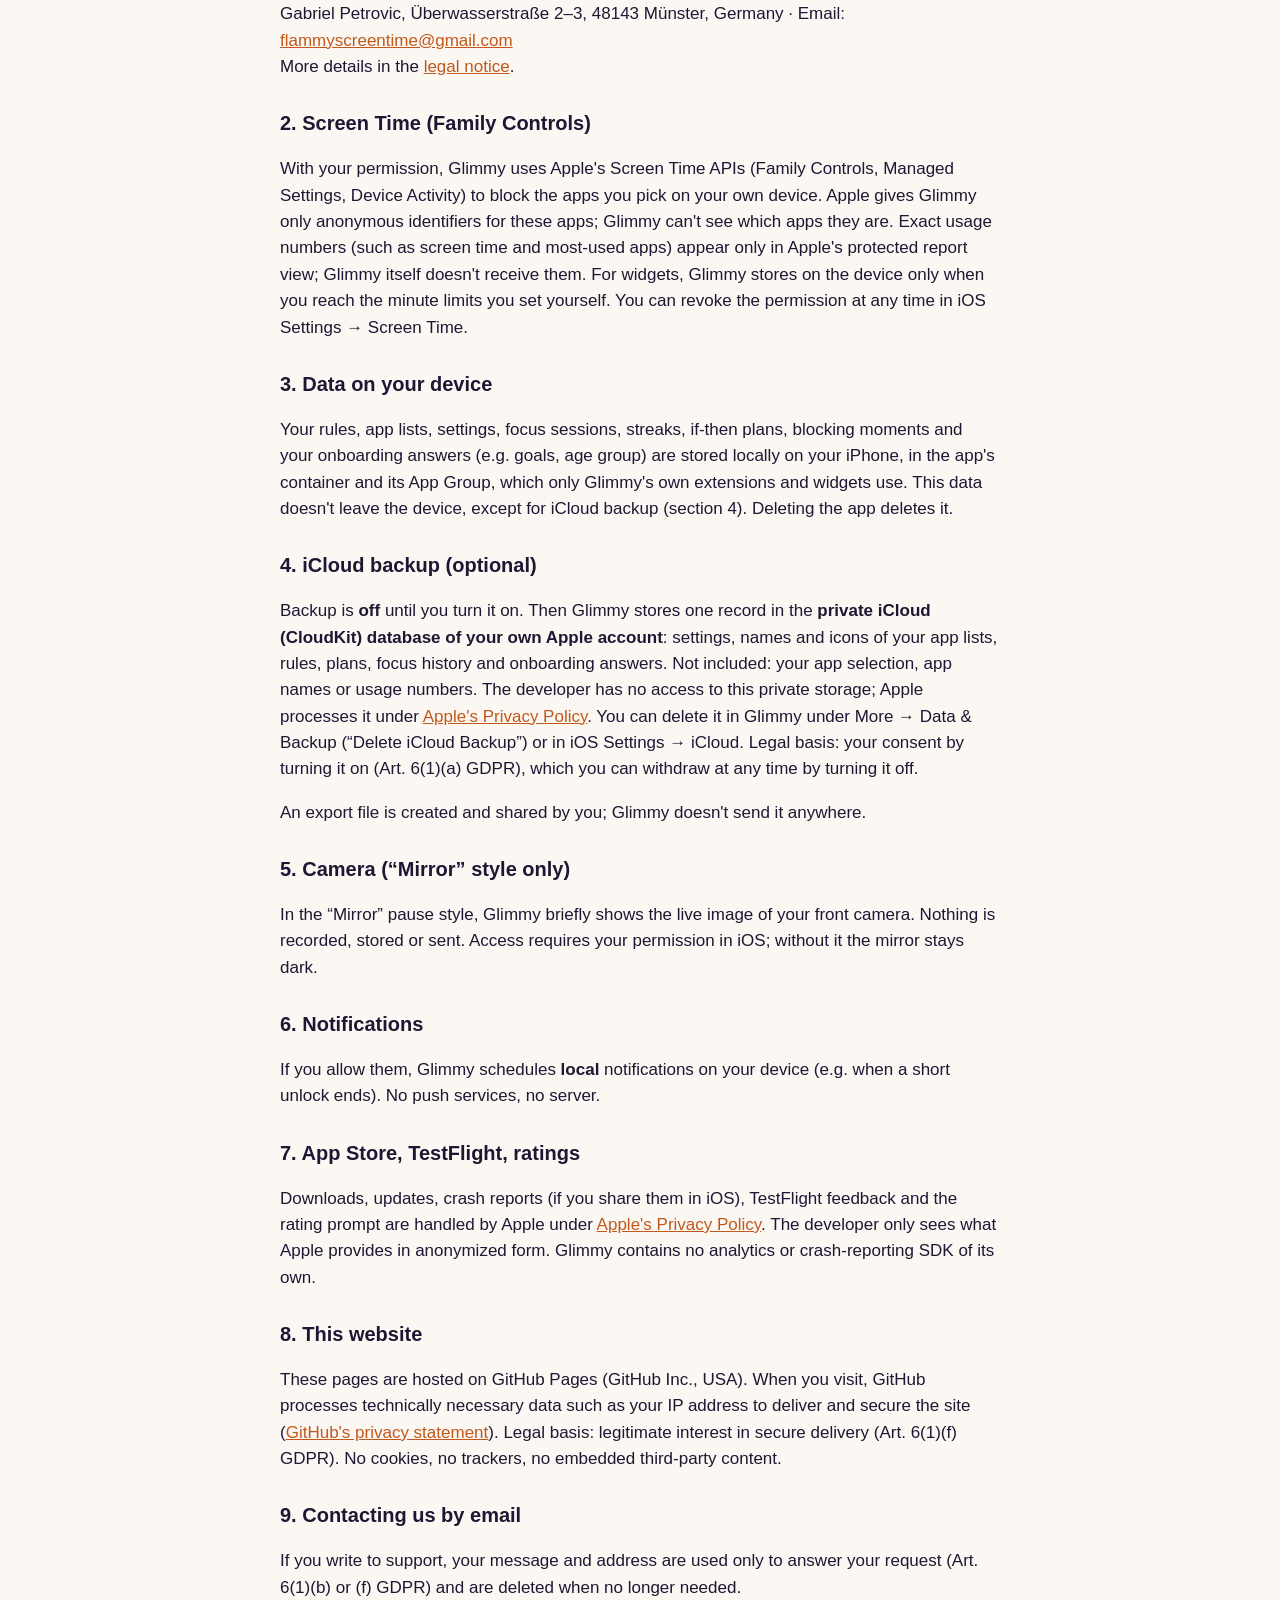
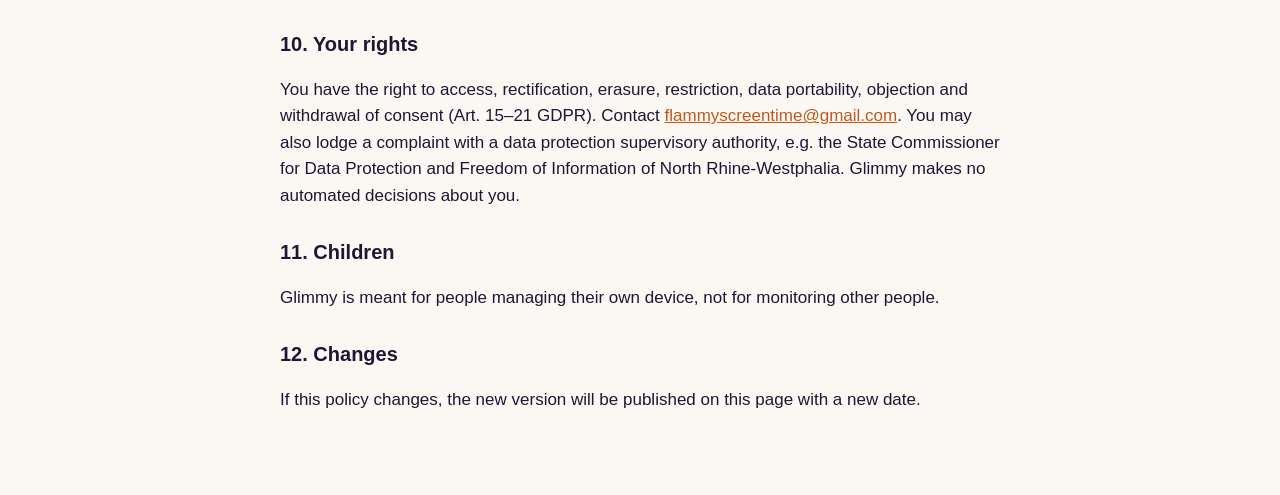
==== commit a59a1d1a: "Genitiv Glimmys Co-Authored-By: Claude Opus 5.5 <noreply@anthropic.com>" ====
--- a/index.html
+++ b/index.html
@@ -28,7 +28,7 @@
 <p>Mit deiner Erlaubnis nutzt Glimmy Apples Bildschirmzeit-Schnittstellen (Family Controls, Managed Settings, Device Activity), um die Apps zu sperren, die du auf deinem eigenen Gerät auswählst. Glimmy bekommt von Apple für diese Apps nur anonyme Kennungen und erfährt nicht, um welche Apps es sich handelt. Die genauen Nutzungszahlen (z. B. Bildschirmzeit, meistgenutzte Apps) zeigt Apples geschützte Berichtsansicht an, Glimmy selbst bekommt sie nicht. Für Widgets speichert Glimmy auf dem Gerät nur, wann du deine selbst gesetzten Minutengrenzen erreicht hast. Die Erlaubnis kannst du jederzeit in den iOS-Einstellungen unter „Bildschirmzeit“ entziehen.</p>
 
 <h2>3. Daten auf deinem Gerät</h2>
-<p>Deine Regeln, App-Listen, Einstellungen, Fokus-Sitzungen, Serien (Streak), Wenn-dann-Pläne, Sperr-Momente und deine Antworten aus dem Einstieg (z. B. Ziele, Altersgruppe) speichert Glimmy lokal auf deinem iPhone, und zwar im Speicher der App und in ihrer App Group, die nur Flammys eigene Erweiterungen und Widgets nutzen. Diese Daten verlassen das Gerät nicht, außer bei der iCloud-Sicherung (Abschnitt 4). Löschst du die App, werden sie gelöscht.</p>
+<p>Deine Regeln, App-Listen, Einstellungen, Fokus-Sitzungen, Serien (Streak), Wenn-dann-Pläne, Sperr-Momente und deine Antworten aus dem Einstieg (z. B. Ziele, Altersgruppe) speichert Glimmy lokal auf deinem iPhone, und zwar im Speicher der App und in ihrer App Group, die nur Glimmys eigene Erweiterungen und Widgets nutzen. Diese Daten verlassen das Gerät nicht, außer bei der iCloud-Sicherung (Abschnitt 4). Löschst du die App, werden sie gelöscht.</p>
 
 <h2>4. iCloud-Sicherung (freiwillig)</h2>
 <p>Die Sicherung ist <strong>ausgeschaltet</strong>, bis du sie selbst einschaltest. Dann legt Glimmy einen Datensatz in der <strong>privaten iCloud-Datenbank (CloudKit) deines eigenen Apple-Kontos</strong> ab. Darin stehen deine Einstellungen, Namen und Symbole deiner App-Listen, Regeln, Pläne, der Fokus-Verlauf und deine Antworten aus dem Einstieg. Nicht darin stehen deine App-Auswahl, App-Namen und Nutzungszahlen. Der Entwickler hat keinen Zugriff auf diesen privaten Speicher. Die Daten verarbeitet Apple nach der <a href="https://www.apple.com/de/legal/privacy/">Datenschutzrichtlinie von Apple</a>. Löschen kannst du die Sicherung in Glimmy unter Mehr → Daten &amp; Sicherung („iCloud-Sicherung löschen“) oder in den iOS-Einstellungen bei iCloud. Rechtsgrundlage ist deine Einwilligung durch das Einschalten (Art. 6 Abs. 1 lit. a DSGVO). Du kannst sie jederzeit widerrufen, indem du die Sicherung ausschaltest.</p>
